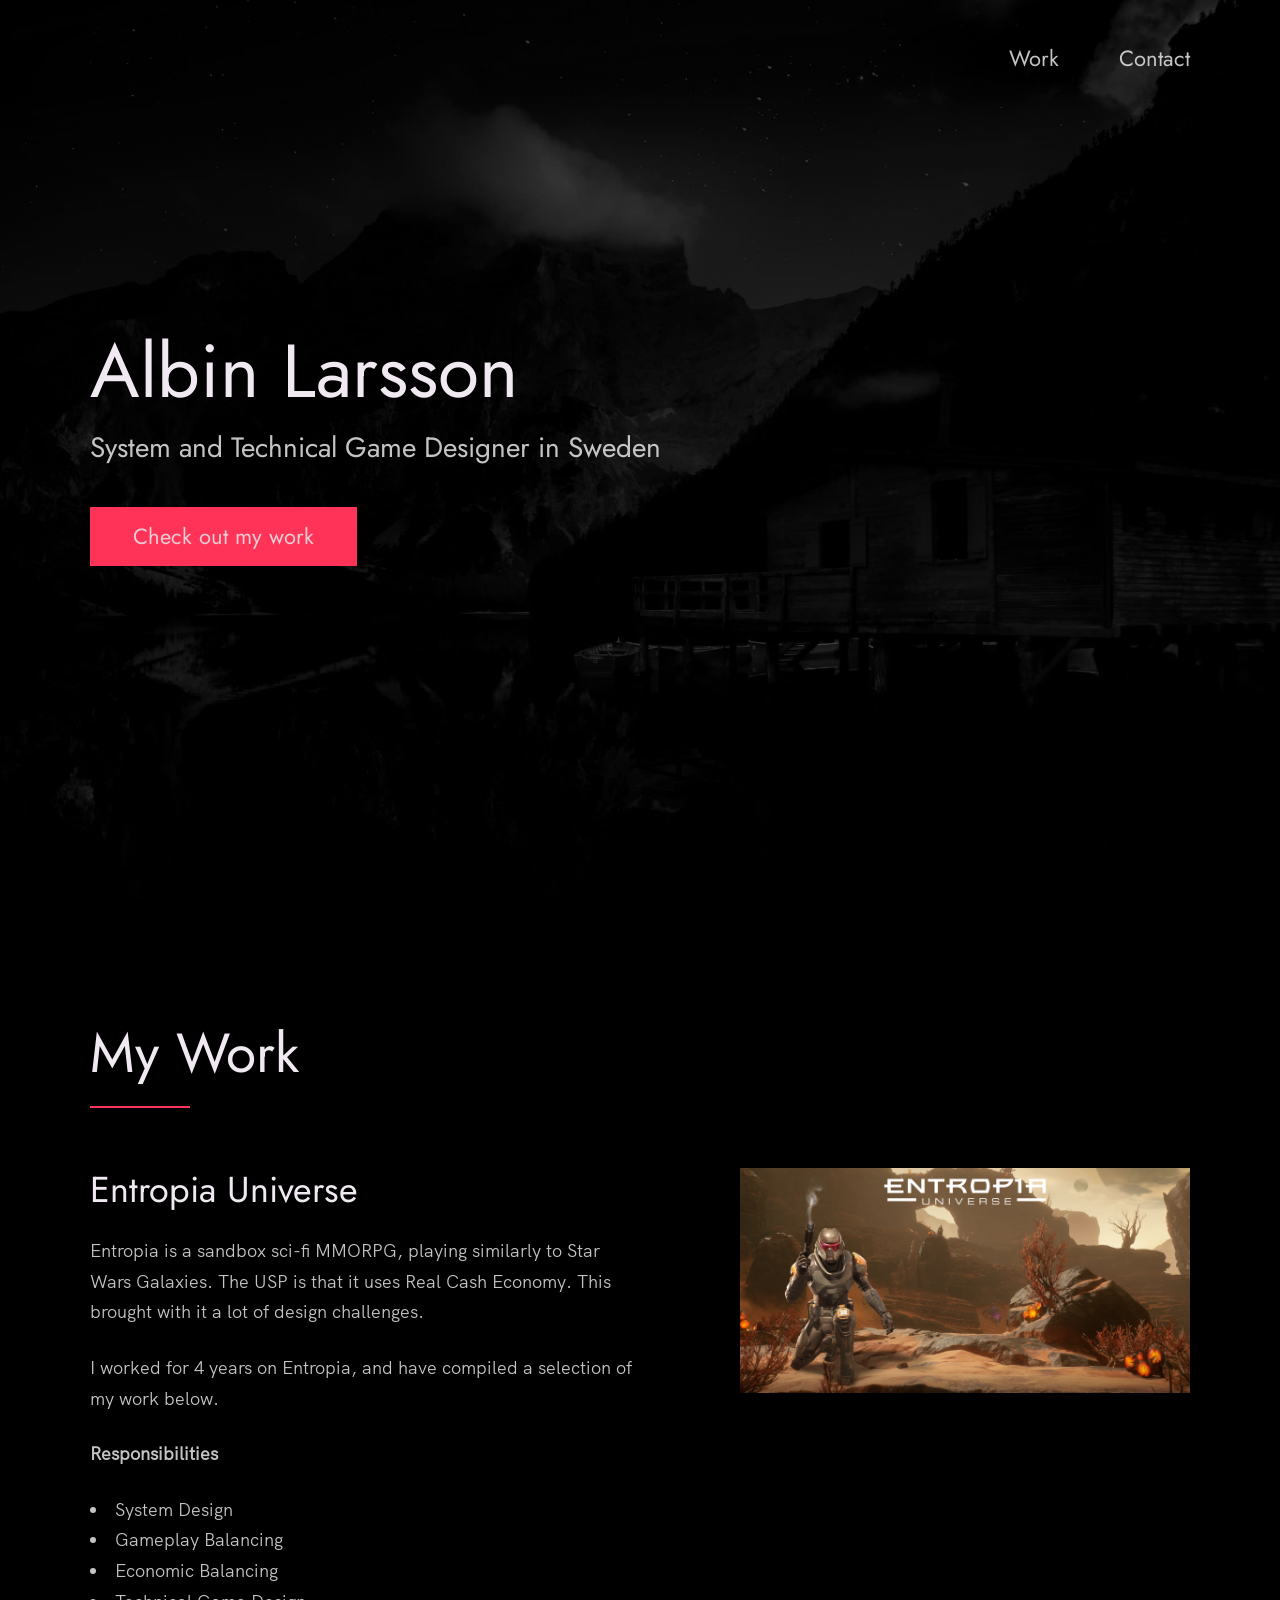
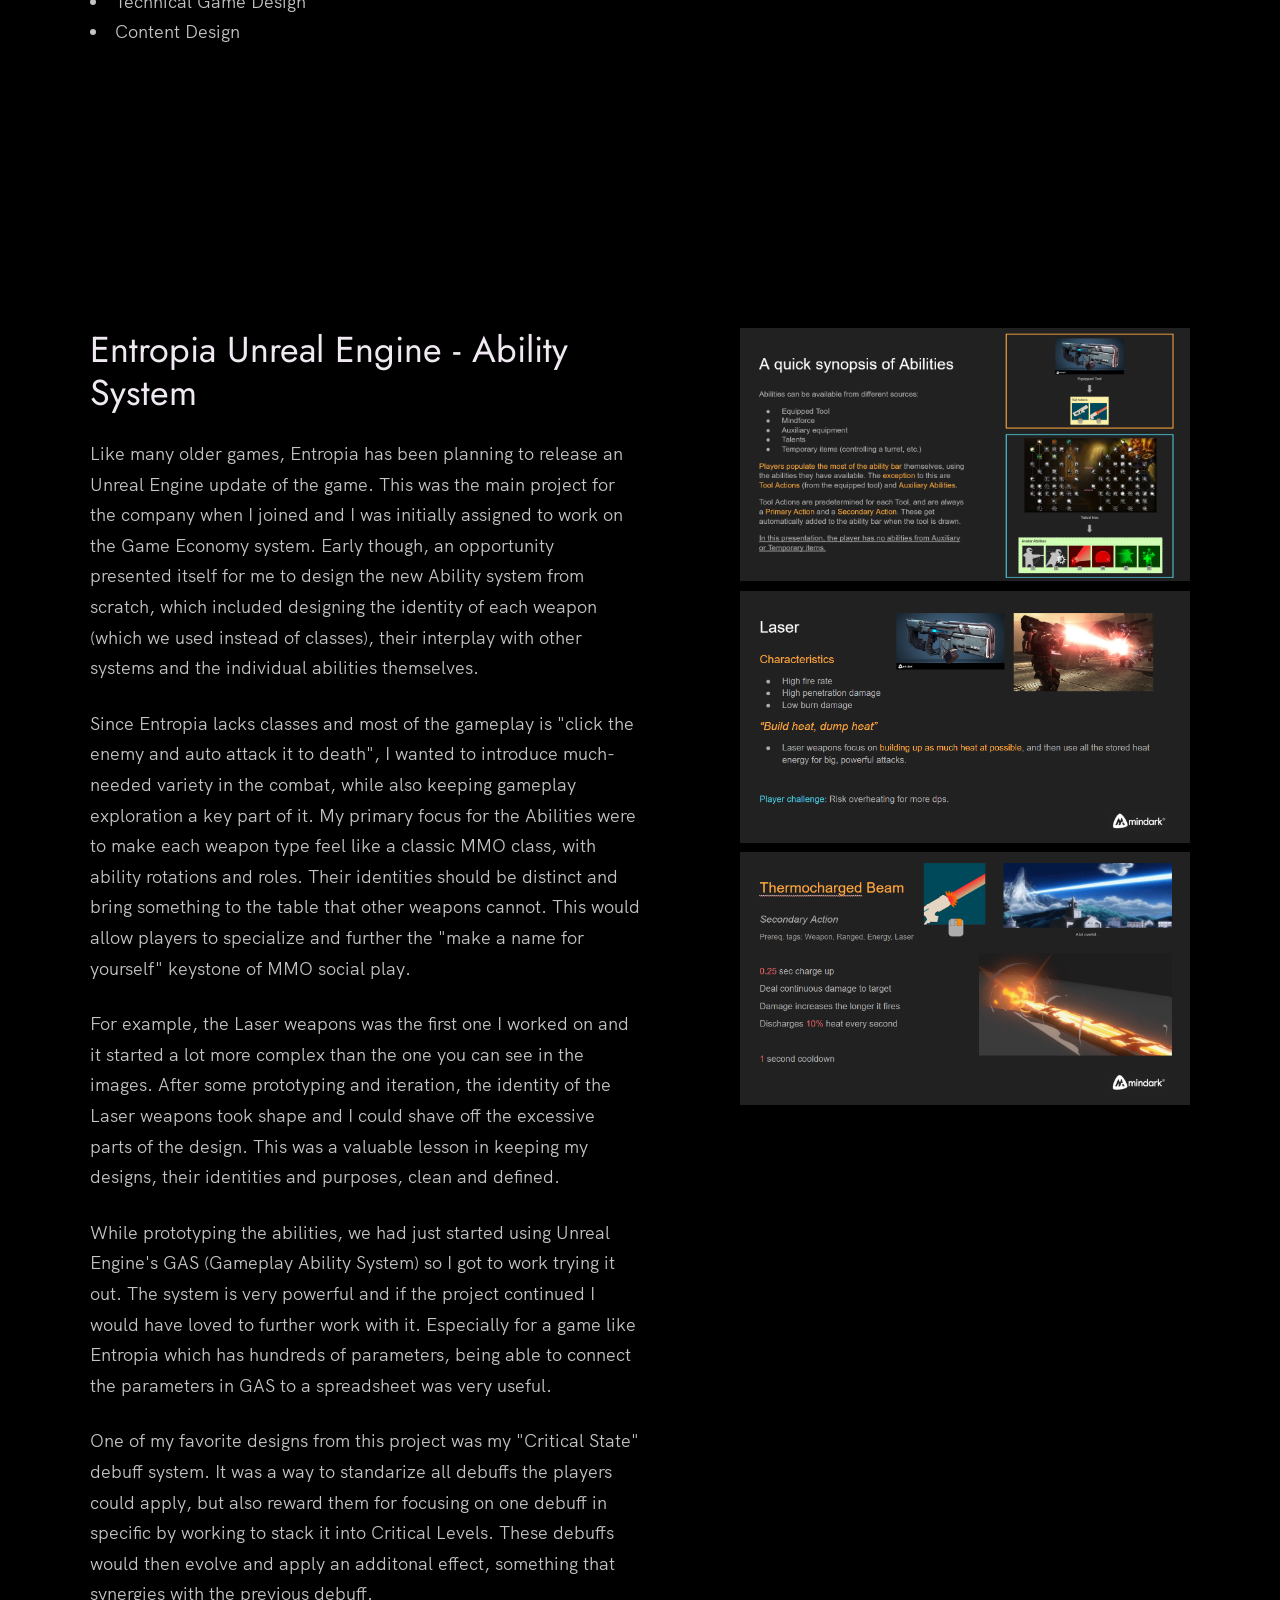
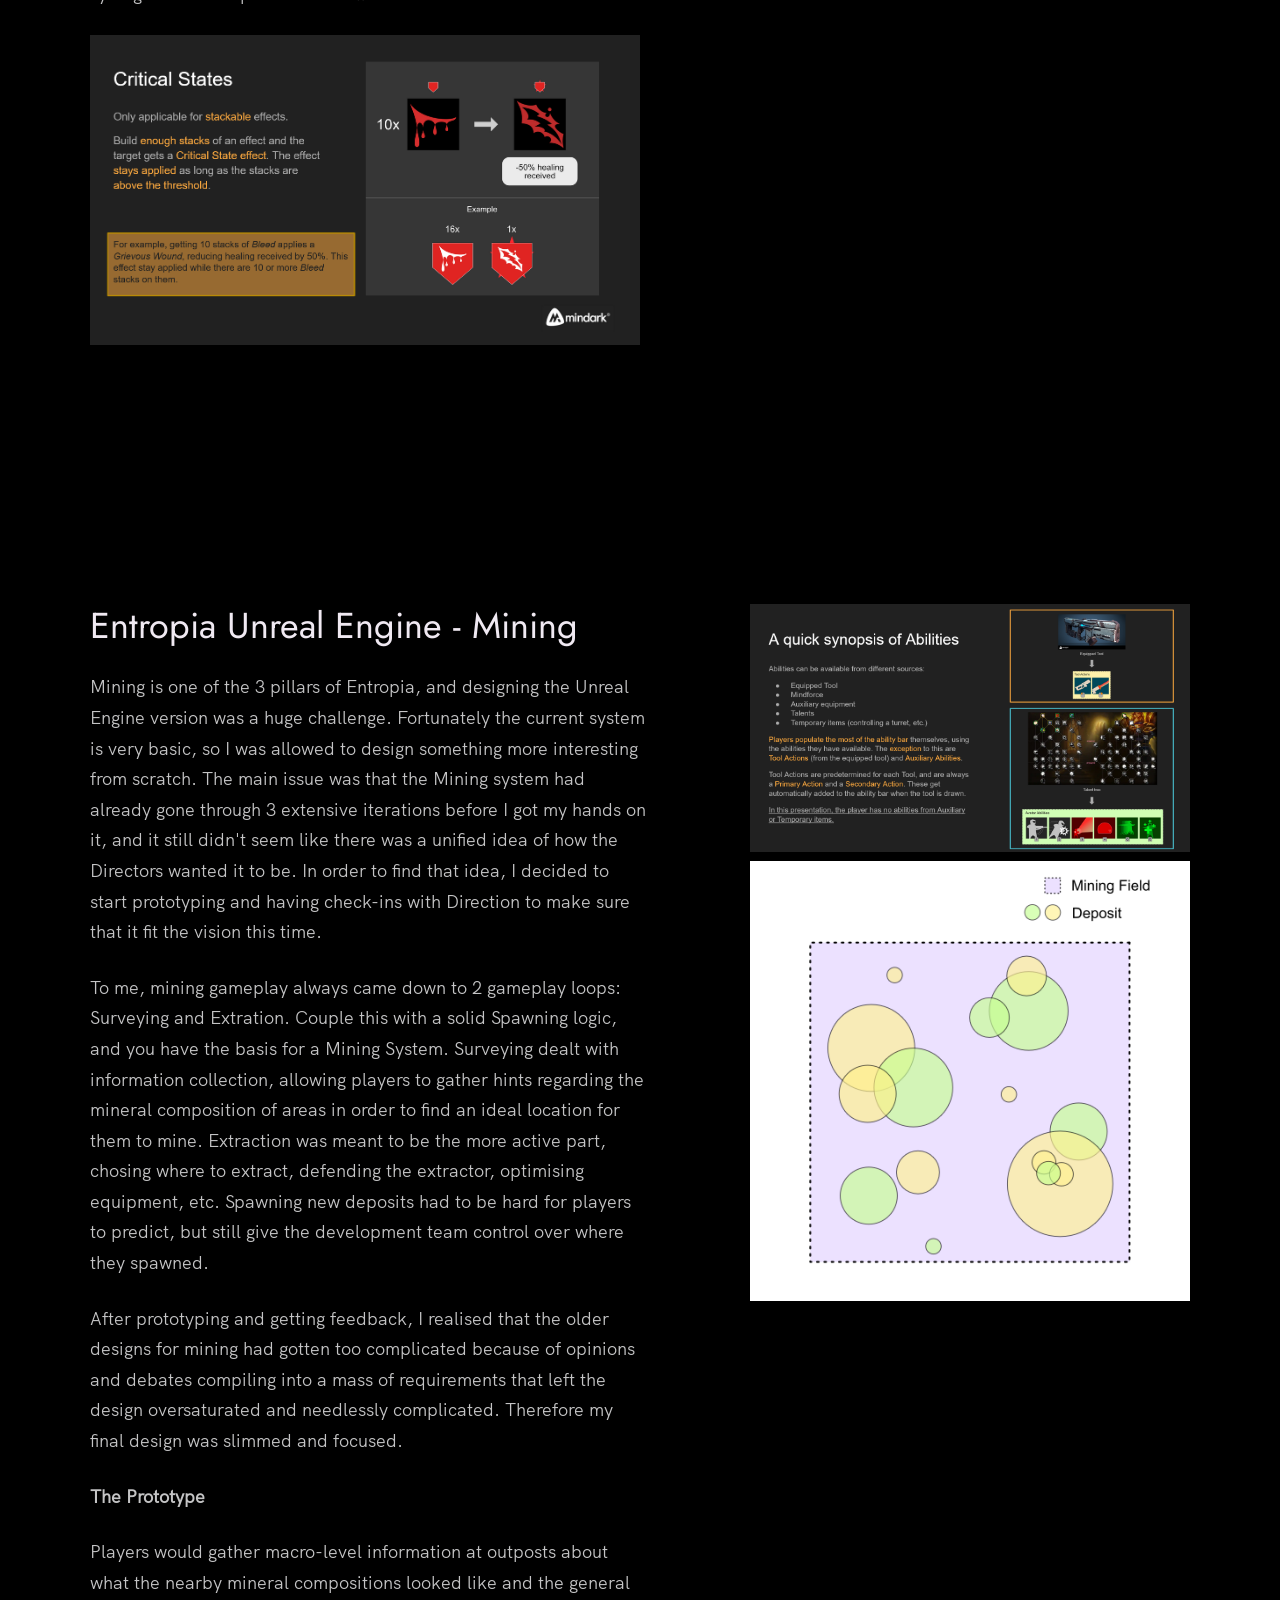
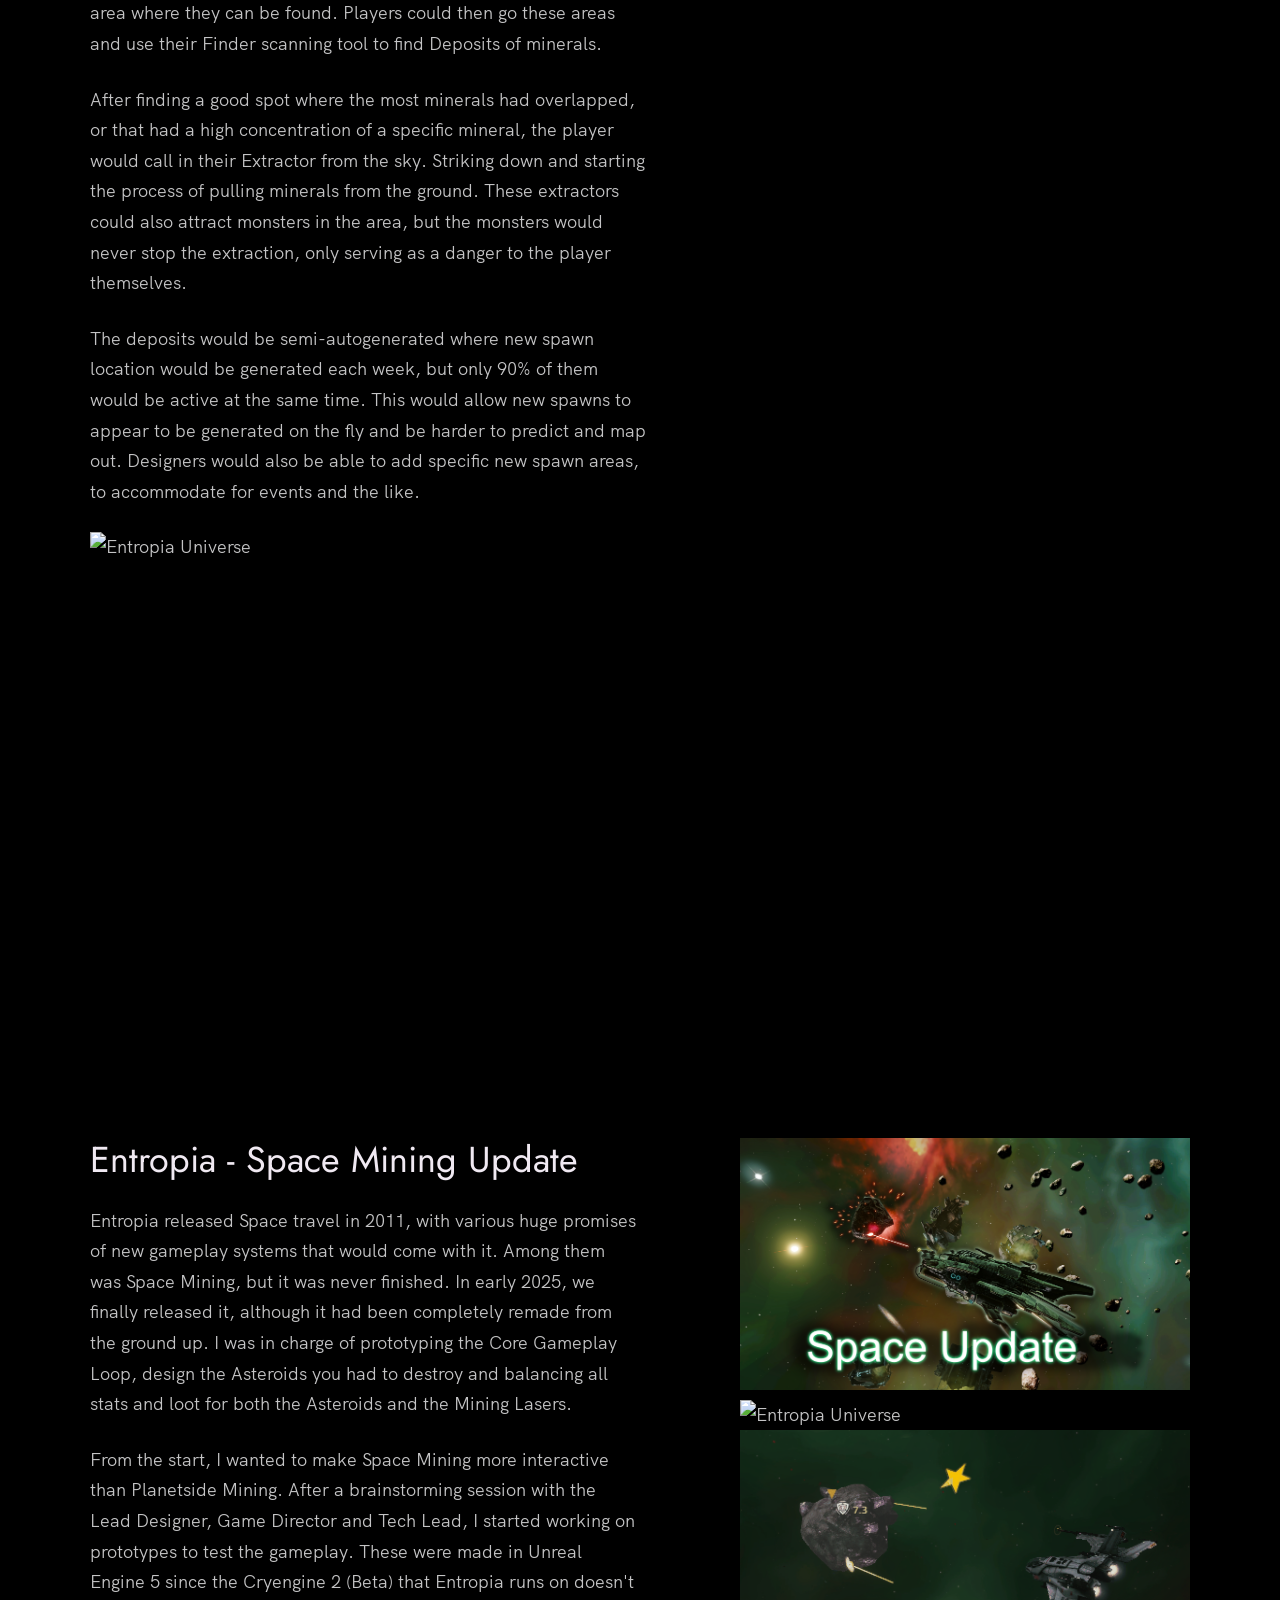
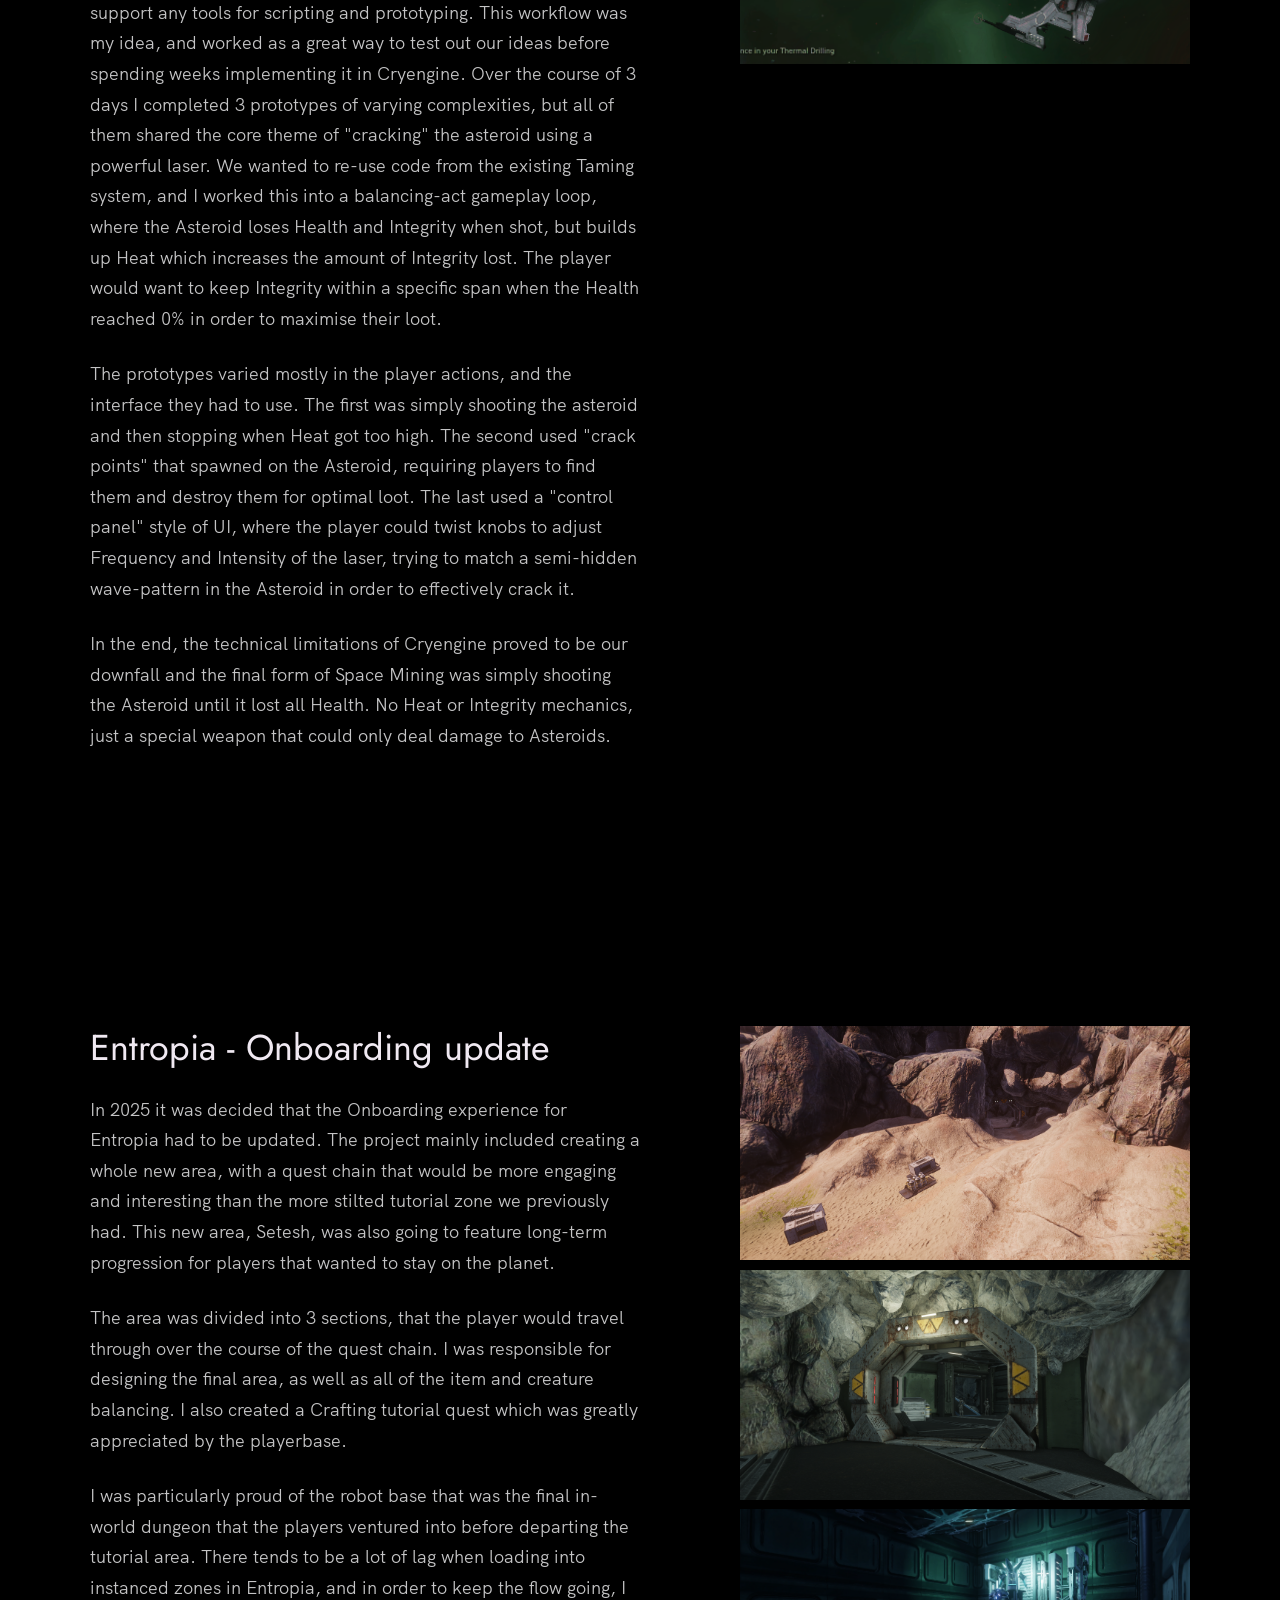
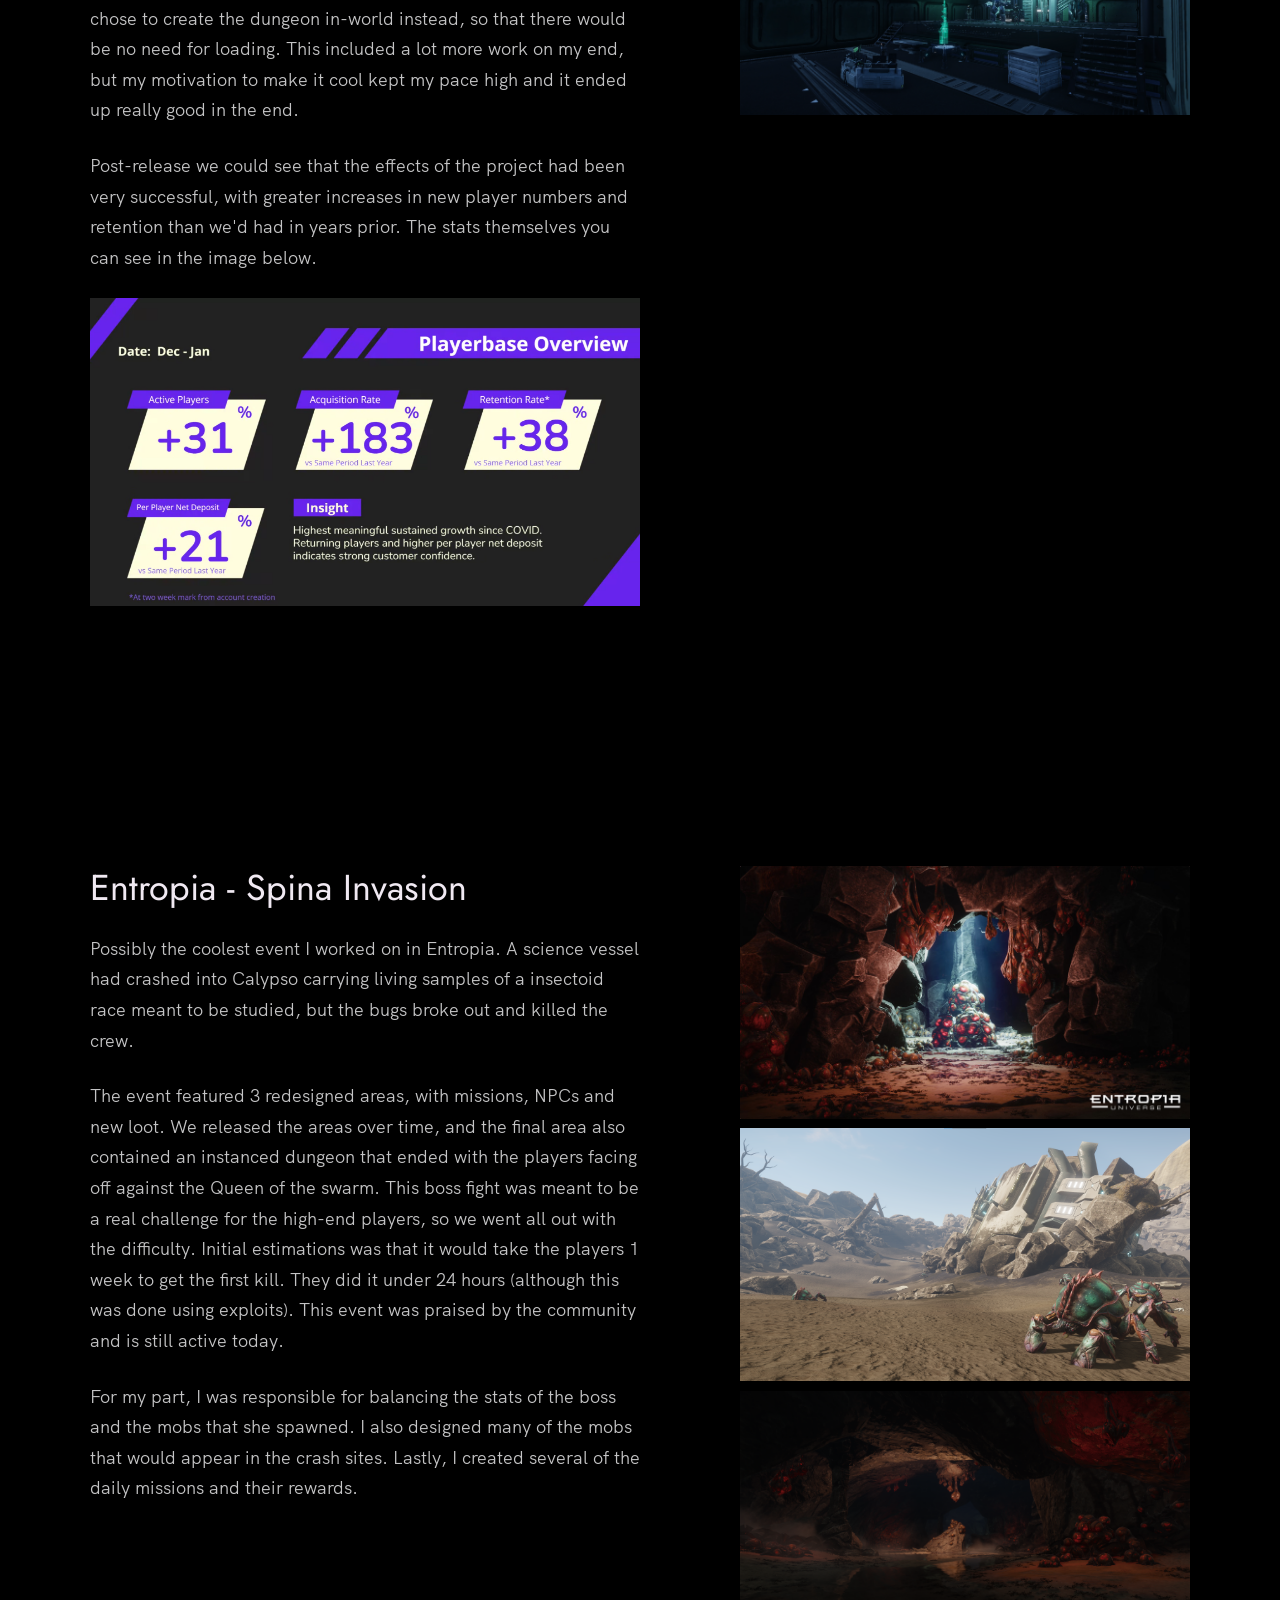
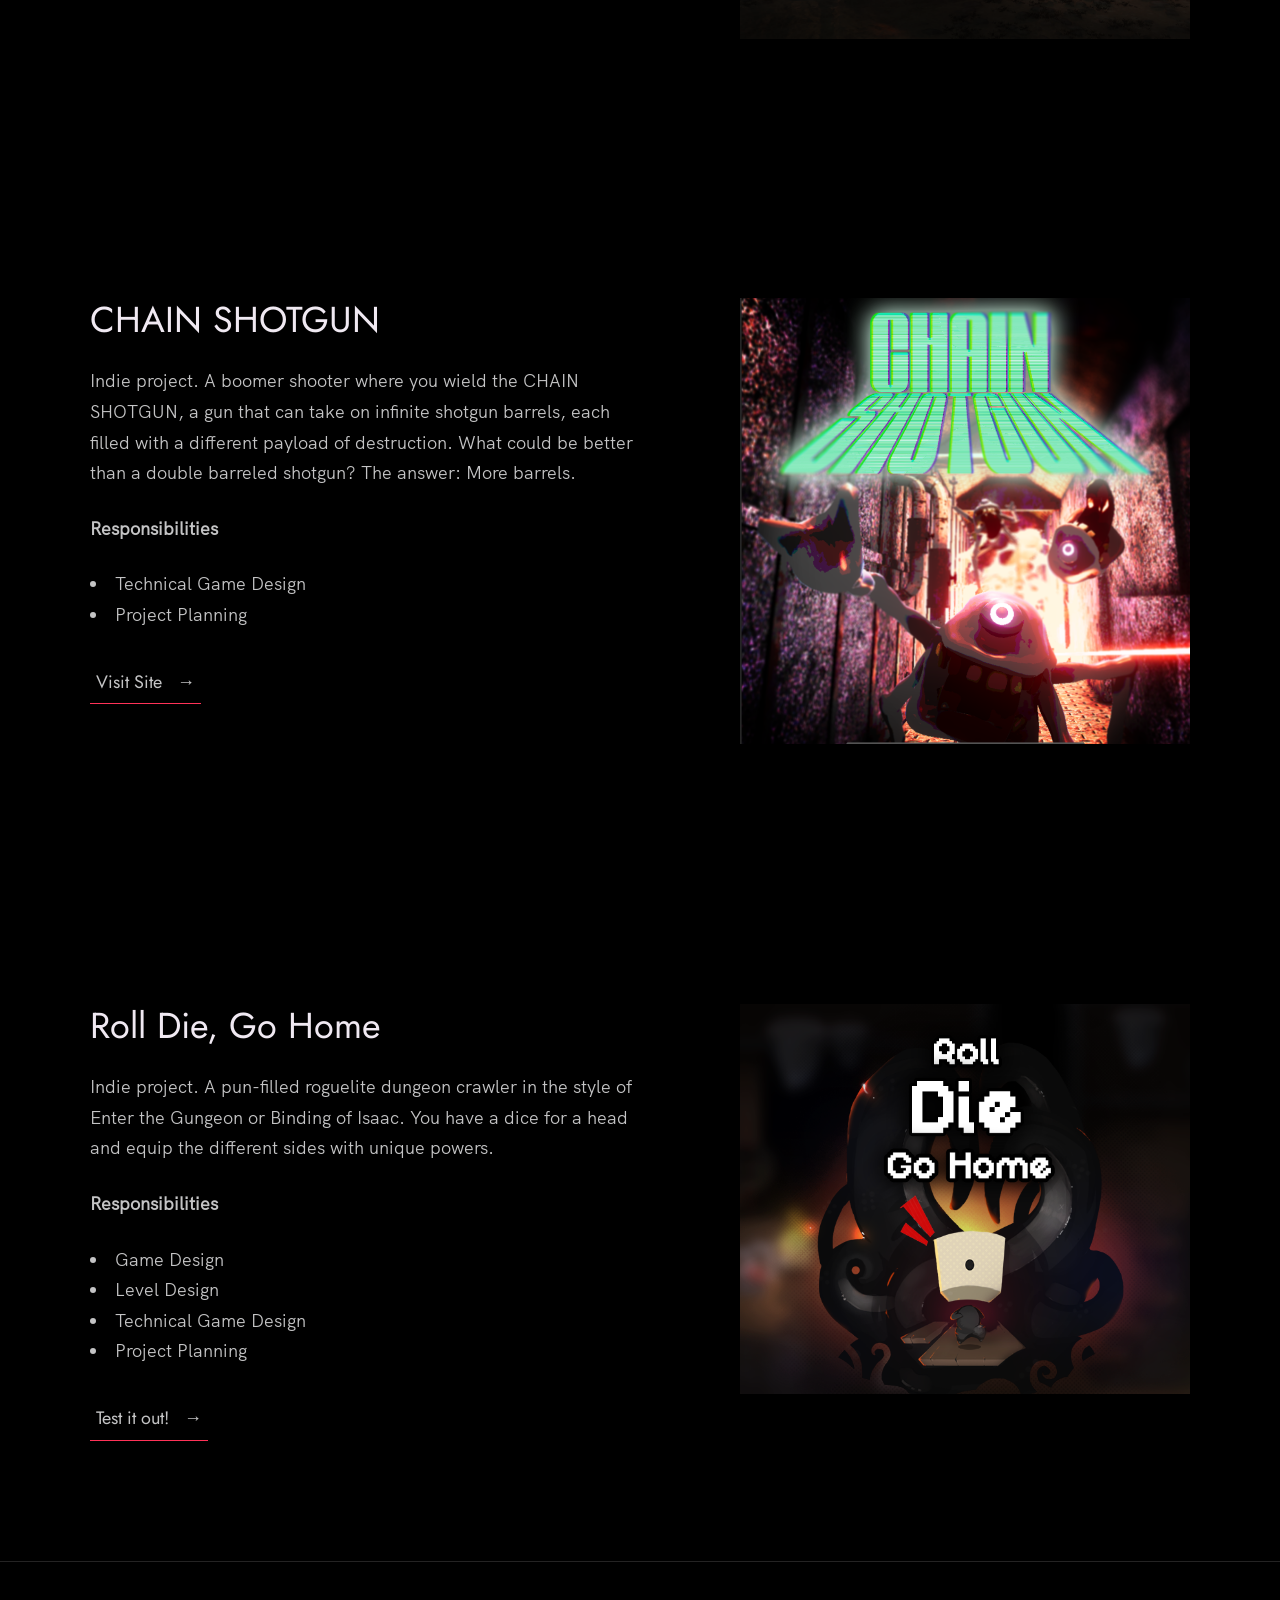
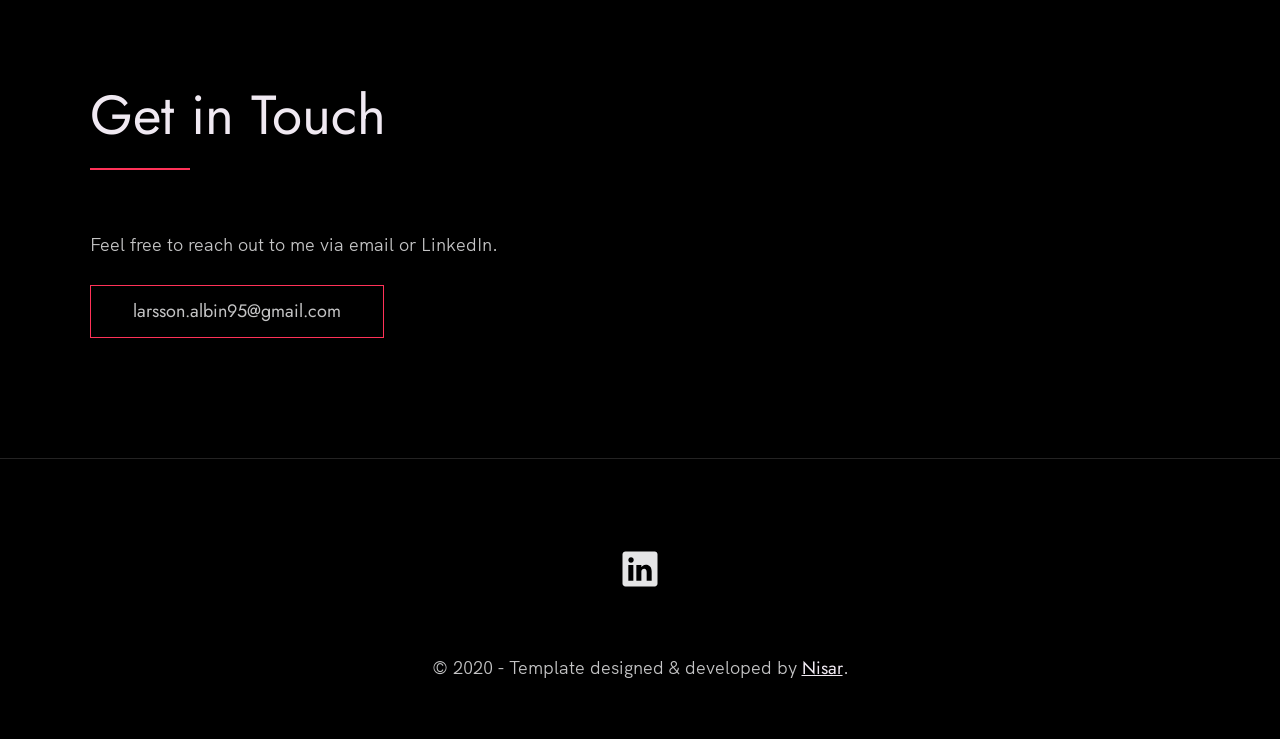
==== showcase.html @ 6b2d3ec1 "Added showcase page" ====
<!DOCTYPE html>
<html lang="en">

<head>
  <meta charset="UTF-8" />
  <meta name="viewport" content="width=device-width, initial-scale=1.0" />
  <link rel="shortcut icon" type="image/png" href="./images/favicon_AL_512.png" />

  <title>
    Albin Larsson | Portfolio
  </title>

  <meta name="description" content="System & Technical Game Designer">
  <meta name="keywords" content="Albin Larsson, System Design, Techincal Game Design, Game Design, Game Development, Prototyping, Scripting, Unity, Unreal Engine, C#, C++" />
  <link rel="stylesheet" href="index.css" />
</head>

<body>

  <!-- ***** Header ***** -->

  <header class="header" role="banner" id="top">
    <div class="row">
      <nav class="nav" role="navigation">
        <ul class="nav__items">
          <li class="nav__item"><a href="#work" class="nav__link">Work</a></li>
          <li class="nav__item">
            <a href="#contact" class="nav__link">Contact</a>
          </li>
        </ul>
      </nav>
    </div>
    <div class="header__text-box row">
      <div class="header__text">
        <h1 class="heading-primary">
          <span>Albin Larsson</span>
        </h1>
        <p>System and Technical Game Designer in Sweden</p>
        <a href="#work" class="btn btn--pink">Check out my work</a>
      </div>
    </div>
  </header>

  <main role="main">

    <!-- ***** Work ***** -->

    <section class="work" id="work">
      <div class="row">
        <h2>My Work</h2>
        <div class="work__boxes">

            <!-- Entropia Start -->

            <div class="work__box">
                <div class="work__text">
                    <h3>Entropia Universe</h3>
                    <p>
                        Entropia is a sandbox sci-fi MMORPG, playing similarly to Star Wars Galaxies. The USP is that it uses Real Cash Economy. This brought with it a lot of design challenges.
                    </p>
                    <p>
                        I worked for 4 years on Entropia, and have compiled a selection of my work below.
                    </p>
                    <p>
                        <b>Responsibilities</b>
                    </p>
                    <ul class="work__list">
                        <li>System Design</li>
                        <li>Gameplay Balancing</li>
                        <li>Economic Balancing</li>
                        <li>Technical Game Design</li>
                        <li>Content Design</li>
                    </ul>
                </div>
                <div class="work__image-box">
                    <img src="./images/Entropia_UE_logo.png" class="work__image" alt="Entropia Universe" />
                </div>
            </div>

            <!-- Unreal - Abilities -->

            <div class="work__box">

                <div class="work__text">
                    <h3>Entropia Unreal Engine - Ability System</h3>
                    <p>
                        Like many older games, Entropia has been planning to release an Unreal Engine update of the game. This was the main project for the company when I joined and I was initially assigned to work on the Game Economy system.
                        Early though, an opportunity presented itself for me to design the new Ability system from scratch, which included designing the identity of each weapon (which we used instead of classes), their interplay with other systems and the individual abilities themselves.
                    </p>
                    <p>
                        Since Entropia lacks classes and most of the gameplay is "click the enemy and auto attack it to death", I wanted to introduce much-needed variety in the combat, while also keeping gameplay exploration a key part of it.
                        My primary focus for the Abilities were to make each weapon type feel like a classic MMO class, with ability rotations and roles. Their identities should be distinct and bring something to the table that other weapons cannot.
                        This would allow players to specialize and further the "make a name for yourself" keystone of MMO social play.
                    </p>
                    <p>
                        For example, the Laser weapons was the first one I worked on and it started a lot more complex than the one you can see in the images. After some prototyping and iteration, the identity of the Laser weapons took shape and I could shave off the excessive parts of
                        the design. This was a valuable lesson in keeping my designs, their identities and purposes, clean and defined.
                    </p>
                    <p>
                        While prototyping the abilities, we had just started using Unreal Engine's GAS (Gameplay Ability System) so I got to work trying it out. The system is very powerful and if the project continued I would have loved to further work with it. Especially for a game
                        like Entropia which has hundreds of parameters, being able to connect the parameters in GAS to a spreadsheet was very useful.
                    </p>
                    <p>
                        One of my favorite designs from this project was my "Critical State" debuff system. It was a way to standarize all debuffs the players could apply, but also reward them for focusing on one debuff in specific by working to stack it into Critical Levels.
                        These debuffs would then evolve and apply an additonal effect, something that synergies with the previous debuff.
                    </p>
                    <img src="./images/Odyssey statuses 2.png" class="work__image" alt="Entropia Universe" />
                </div>
                <div class="work__image-box">
                    <img src="./images/Odyssey abilities.png" class="work__image" alt="Entropia Universe" />
                    <img src="./images/Laser identity.png" class="work__image" alt="Entropia Universe" />
                    <img src="./images/Laser Carbine ability example.png" class="work__image" alt="Entropia Universe" />
                </div>
            </div>


            <!-- Unreal - Mining -->

            <div class="work__box">

                <div class="work__text">
                    <h3>Entropia Unreal Engine - Mining</h3>
                    <p>
                        Mining is one of the 3 pillars of Entropia, and designing the Unreal Engine version was a huge challenge. Fortunately the current system is very basic, so I was allowed to design something more interesting from scratch.
                        The main issue was that the Mining system had already gone through 3 extensive iterations before I got my hands on it, and it still didn't seem like there was a unified idea of how the Directors wanted it to be. In order to find that idea, I decided to start
                        prototyping and having check-ins with Direction to make sure that it fit the vision this time.
                    </p>
                    <p>
                        To me, mining gameplay always came down to 2 gameplay loops: Surveying and Extration. Couple this with a solid Spawning logic, and you have the basis for a Mining System.
                        Surveying dealt with information collection, allowing players to gather hints regarding the mineral composition of areas in order to find an ideal location for them to mine.
                        Extraction was meant to be the more active part, chosing where to extract, defending the extractor, optimising equipment, etc.
                        Spawning new deposits had to be hard for players to predict, but still give the development team control over where they spawned.
                    </p>
                    <p>
                        After prototyping and getting feedback, I realised that the older designs for mining had gotten too complicated because of opinions and debates compiling into a mass of requirements that left the design oversaturated and needlessly complicated.
                        Therefore my final design was slimmed and focused.
                    </p>
                    <h4>The Prototype</h4>
                    <p>
                        Players would gather macro-level information at outposts about what the nearby mineral compositions looked like and the general area where they can be found. Players could then go these areas
                        and use their Finder scanning tool to find Deposits of minerals.
                    </p>
                    <p>
                        After finding a good spot where the most minerals had overlapped, or that had a high concentration of a specific mineral, the player would call in their Extractor from the sky. Striking down and starting the process of pulling minerals from the ground.
                        These extractors could also attract monsters in the area, but the monsters would never stop the extraction, only serving as a danger to the player themselves.
                    </p>
                    <p>
                        The deposits would be semi-autogenerated where new spawn location would be generated each week, but only 90% of them would be active at the same time. This would allow new spawns to appear to be generated on the fly and be harder
                        to predict and map out. Designers would also be able to add specific new spawn areas, to accommodate for events and the like.
                    </p>
                    <img src="./images/MiningOrbitalDrop.gif" class="work__image" alt="Entropia Universe" />
                    <iframe width="560" height="315" src="https://www.youtube.com/embed/axRE4qEacOo?si=TWbwTYa400z3Lvev" title="YouTube video player" frameborder="0" allow="accelerometer; autoplay; clipboard-write; encrypted-media; gyroscope; picture-in-picture; web-share" referrerpolicy="origin" allowfullscreen></iframe>
                </div>
                <div class="work__image-box">
                    <img src="./images/Odyssey abilities.png" class="work__image" alt="Entropia Universe" />
                    <img src="./images/Mining Field.png" class="work__image" alt="Entropia Universe" />
                </div>
            </div>


            <!-- Space Mining -->

            <div class="work__box">

                <div class="work__text">
                    <h3>Entropia - Space Mining Update</h3>
                    <p>
                        Entropia released Space travel in 2011, with various huge promises of new gameplay systems that would come with it. Among them was Space Mining, but it was never finished. In early 2025, we finally released it, although it had been completely remade from the ground up.
                        I was in charge of prototyping the Core Gameplay Loop, design the Asteroids you had to destroy and balancing all stats and loot for both the Asteroids and the Mining Lasers.
                    </p>
                    <p>
                        From the start, I wanted to make Space Mining more interactive than Planetside Mining. After a brainstorming session with the Lead Designer, Game Director and Tech Lead, I started working on prototypes to test the gameplay. These were made in Unreal Engine 5
                        since the Cryengine 2 (Beta) that Entropia runs on doesn't support any tools for scripting and prototyping. This workflow was my idea, and worked as a great way to test out our ideas before spending weeks implementing it in Cryengine. Over the course of 3 days
                        I completed 3 prototypes of varying complexities, but all of them shared the core theme of "cracking" the asteroid using a powerful laser. We wanted to re-use code from the existing Taming system, and I worked this into a balancing-act gameplay loop, where the
                        Asteroid loses Health and Integrity when shot, but builds up Heat which increases the amount of Integrity lost. The player would want to keep Integrity within a specific span when the Health reached 0% in order to maximise their loot.
                    </p>
                    <p>
                        The prototypes varied mostly in the player actions, and the interface they had to use. The first was simply shooting the asteroid and then stopping when Heat got too high. The second used "crack points" that spawned on the Asteroid, requiring players to find them and
                        destroy them for optimal loot. The last used a "control panel" style of UI, where the player could twist knobs to adjust Frequency and Intensity of the laser, trying to match a semi-hidden wave-pattern in the Asteroid in order to effectively crack it.
                    </p>
                    <p>
                        In the end, the technical limitations of Cryengine proved to be our downfall and the final form of Space Mining was simply shooting the Asteroid until it lost all Health. No Heat or Integrity mechanics, just a special weapon that could only deal damage to Asteroids.
                    </p>
                </div>
                <div class="work__image-box">
                    <img src="./images/Entropia_Cry_SpaceMining.png" class="work__image" alt="Entropia Universe" />
                    <img src="./images/SpaceMiningFracture.gif" class="work__image" alt="Entropia Universe" />
                    <img src="./images/MiningLaser.gif" class="work__image" alt="Entropia Universe" />
                </div>
            </div>

            <!-- Onboarding -->

            <div class="work__box">

                <div class="work__text">
                    <h3>Entropia - Onboarding update</h3>
                    <p>
                        In 2025 it was decided that the Onboarding experience for Entropia had to be updated. The project mainly included creating a whole new area, with a quest chain that would be more engaging and interesting than the more stilted tutorial zone we previously had.
                        This new area, Setesh, was also going to feature long-term progression for players that wanted to stay on the planet.
                    </p>
                    <p>
                        The area was divided into 3 sections, that the player would travel through over the course of the quest chain. I was responsible for designing the final area, as well as all of the item and creature balancing.  I also created a Crafting tutorial quest which was greatly
                        appreciated by the playerbase.
                    </p>
                    <p>
                        I was particularly proud of the robot base that was the final in-world dungeon that the players ventured into before departing the tutorial area. There tends to be a lot of lag when loading into instanced zones in Entropia, and in order to keep the flow going, I chose to
                        create the dungeon in-world instead, so that there would be no need for loading. This included a lot more work on my end, but my motivation to make it cool kept my pace high and it ended up really good in the end.
                    </p>
                    <p>
                        Post-release we could see that the effects of the project had been very successful, with greater increases in new player numbers and retention than we'd had in years prior. The stats themselves you can see in the image below.
                    </p>
                    <img src="./images/Mindark new player stats.png" class="work__image" alt="Entropia Universe" />
                </div>
                <div class="work__image-box">
                    <img src="./images/OnboardingCave7.png" class="work__image" alt="Entropia Universe" />
                    <img src="./images/OnboardingCave2.png" class="work__image" alt="Entropia Universe" />
                    <img src="./images/OnboardingCave6.png" class="work__image" alt="Entropia Universe" />
                </div>
            </div>

            <!-- Spina -->

            <div class="work__box">

                <div class="work__text">
                    <h3>Entropia - Spina Invasion</h3>
                    <p>
                        Possibly the coolest event I worked on in Entropia. A science vessel had crashed into Calypso carrying living samples of a insectoid race meant to be studied, but the bugs broke out and killed the crew.
                    </p>
                    <p>
                        The event featured 3 redesigned areas, with missions, NPCs and new loot. We released the areas over time, and the final area also contained an instanced dungeon that ended with the players facing off against the Queen of the swarm. This boss fight was meant to be
                        a real challenge for the high-end players, so we went all out with the difficulty. Initial estimations was that it would take the players 1 week to get the first kill. They did it under 24 hours (although this was done using exploits).
                        This event was praised by the community and is still active today.
                    </p>
                    <p>
                        For my part, I was responsible for balancing the stats of the boss and the mobs that she spawned. I also designed many of the mobs that would appear in the crash sites. Lastly, I created several of the daily missions and their rewards.
                    </p>
                </div>
                <div class="work__image-box">
                    <img src="./images/Entropia_Spina_Cluster.png" class="work__image" alt="Entropia Universe" />
                    <img src="./images/Spina_Scarab1.png" class="work__image" alt="Entropia Universe" />
                    <img src="./images/Spina_Cave.png" class="work__image" alt="Entropia Universe" />
                </div>
            </div>

            <!-- Chain Shotgun -->

            <div class="work__box">
                <div class="work__text">
                    <h3>CHAIN SHOTGUN</h3>
                    <p>
                        Indie project. A boomer shooter where you wield the CHAIN SHOTGUN, a gun that can take on infinite shotgun barrels, each filled with a different payload of destruction. What could be better than a double barreled shotgun? The answer: More barrels.
                    </p>
                    <p>
                        <b>Responsibilities</b>
                    </p>
                    <ul class="work__list">
                        <li>Technical Game Design</li>
                        <li>Project Planning</li>
                    </ul>

                    <div class="work__links">
                        <a href="https://bigcitywizard.itch.io/chain-shotgun?secret=es8DLQmY5lyLRP2nWi94eOYdyKg" target="_blank" class="link__text">
                            Visit Site <span>&rarr;</span>
                        </a>
                    </div>
                </div>
                <div class="work__image-box">
                    <img src="./images/shotgun_game_cover.png" class="work__image" alt="CHAIN SHOTGUN" />
                </div>
            </div>


            <!-- Roll Die, Go Home -->

            <div class="work__box">
                <div class="work__text">
                    <h3>Roll Die, Go Home</h3>
                    <p>
                        Indie project. A pun-filled roguelite dungeon crawler in the style of Enter the Gungeon or Binding of Isaac. You have a dice for a head and equip the different sides with unique powers.
                    </p>
                    <p>
                        <b>Responsibilities</b>
                    </p>
                    <ul class="work__list">
                        <li>Game Design</li>
                        <li>Level Design</li>
                        <li>Technical Game Design</li>
                        <li>Project Planning</li>
                    </ul>

                    <div class="work__links">
                        <a href="https://question-shark-studios.itch.io/rolldiegohome" target="_blank" class="link__text">
                            Test it out! <span>&rarr;</span>
                        </a>
                    </div>
                </div>
                <div class="work__image-box">
                    <img src="./images/RollDieGoHome.png" class="work__image" alt="Roll Die Go Home" />
                </div>
            </div>
        </div>
      </div>
    </section>

  <!-- ***** Contact ***** -->

  <section class="contact" id="contact">
    <div class="row">
      <h2>Get in Touch</h2>
      <div class="contact__info">
          <p>
              Feel free to reach out to me via email or LinkedIn.
          </p>
        <!-- Replace the email with yours -->
        <a href="mailto:larsson.albin95@gmail.com" class="btn">larsson.albin95@gmail.com</a>
      </div>
    </div>
  </section>

  <!-- ***** Footer ***** -->

  <footer role="contentinfo" class="footer">
    <div class="row">
      <ul class="footer__social-links">
        <li class="footer__social-link-item">
          <a href=https://www.linkedin.com/in/albin-larsson-112930135/">
            <img src="./images/linkedin.svg" title="Link to Linkedin Profile" class="footer__social-image" alt="Linkedin">
          </a>
        </li>
      </ul>

      <!-- If you give me some credit by keeping the below paragraph, will be huge for me 😊 Thanks. -->
      <p>
        &copy; 2020 - Template designed & developed by <a href="https://nisar.dev" class="link">Nisar</a>.
      </p>
    </div>
  </footer>

  <a href="#top" class="back-to-top" title="Back to Top">
    <img src="./images/arrow-up.svg" alt="Back to Top" class="back-to-top__image"/>
  </a>
  <script src="./index.js"></script>
</body>

</html>
---- index.css ----
/* --------------------------------------- */
/* ----- Basic Setup ----- */
/* --------------------------------------- */

@font-face {
    font-family: 'Hk Grotesk';
    font-style: normal;
    font-weight: 400;
    src: url('./fonts/HKGrotesk-Regular.woff') format('woff');
}

@font-face {
    font-family: 'Jost';
    font-style: normal;
    font-weight: 400;
    src: url('./fonts/Jost-Regular.ttf') format('woff');
}

* {
    margin: 0;
    padding: 0;
    box-sizing: inherit;
}

:root {
    --font-size-small: 1.8rem;
    --font-size-normal: 2.2rem;
    --font-size-medium: 2.8rem;
    --font-size-medium-1: 3.6rem;
    --font-size-large: 5.5rem;
    --font-size-huge: 7.5rem;
    --font-stack: 'Hk Grotesk', sans-serif;

    --line-height-normal: 1.7;
    --line-height-small: 1.2;

    --black: #000;
    --pink: #ff3258;
    --white: #f0e9f2;
    --white-1: #e5e5e6da;


    --container-max-width: 1700px;
    --container-normal-width: 800px;
    --container-medium-width: 700px; 
    --container-small-width: 500px;

    --gutter-huge: 12rem;
    --gutter-medium: 6rem;
    --gutter-normal: 3rem;
    --gutter-small-1: 2.5rem;
    --gutter-small: 2rem;

    --border-light: 1px solid rgb(36, 35, 35);
}

html {
    font-size: 62.5%; /* (16/10)*100 = 62.5% => 1rem = 10px */
    box-sizing: border-box;
    scroll-behavior: smooth;
}

@media(max-width: 1000px) {
    html {
        font-size: 52%;
    }
}

body {
    font-size: var(--font-size-small);
    font-family: var(--font-stack);
    font-weight: 400;
    color: var(--white-1);
    line-height: var(--line-height-normal);
    background: var(--black);
    overflow-x: hidden;
}

.row {
    max-width: var(--container-max-width);
    margin: 0 auto;
}

@media(max-width: 1340px) {
    .row {
        max-width: 1100px;
    }
}

@media(max-width: 1240px) {
    .row {
        padding: 0 var(--gutter-medium);
    }
}

@media(max-width: 600px) {
    .row {
        padding: 0 var(--gutter-normal);
    }
}

@media(max-width: 600px) {
    .row {
        padding: 0 var(--gutter-small);
    }
}

section {
    padding: var(--gutter-huge) 0;
    border-bottom: var(--border-light);
}

img {
    object-fit: contain;
    max-width: 100%;
}

/* --------------------------------------- */
/* ----- Headlines and Paragraphs ----- */
/* --------------------------------------- */

h1,
h2,
h3 {
    font-family: 'Jost', sans-serif;
    font-weight: 400;
    line-height: var(--line-height-small);
    color: var(--white);
}

.heading-primary {
    line-height: 1;
    font-size: var(--font-size-huge);
    font-weight: 400;
}

@media(max-width: 900px) {
    .heading-primary {
        font-size: 6.5rem;
    }
}

h2 {
    font-size: var(--font-size-large);
    margin-bottom: var(--gutter-medium);
}

h2::after {
    content: '';
    display: block;
    height: 2px;
    width: 10rem;
    background: var(--pink);
    margin: var(--gutter-small) 0;
}

h3 {
    font-size: var(--font-size-medium-1);
    margin-bottom: var(--gutter-small);
}

@media(max-width: 500px) {
    .heading-primary {
        font-size: var(--font-size-large);
    }

    h2 {
        font-size: var(--font-size-medium-1);
    }

    h3 {
        font-size: var(--font-size-medium);
    }
}

p {
    margin: var(--gutter-small-1) 0;
}

@media(max-width: 900px) {
    p { 
        max-width: var(--container-small-width);
    }
}

/* --------------------------------------- */
/* ----- Buttons and Links ----- */
/* --------------------------------------- */

a {
    color: var(--white);
    font-weight: 400;
    font-family: 'Jost', sans-serif;
    transition: all .2s;
    outline: 2px solid transparent;
}

::-moz-focus-inner {
    border: 0;
}

button:focus,
a:focus {
    outline: 2px solid var(--pink);
}

body:not(.user-is-tabbing) button:focus,
body:not(.user-is-tabbing) a:focus {
    outline: none;
}

.link:hover {
    color: var(--pink);
}

.btn {
    position: relative;
    display: inline-block;
    padding: 1rem 4.2rem;
    text-decoration: none;
    color: inherit;
    border: 1px solid  var(--pink);
    font-weight: 400;
}

.btn:focus {
    outline: none;
}

.btn::after {
    content: '';
    display: block;
    position: absolute;
    top: 0;
    left: 0;
    right: 100%;
    background: var(--white);
    height: 100%;
    z-index: -1;
    transition: all 0.2s cubic-bezier(1, 0.68, 0.16, 0.9);
}

.btn:hover::after,
.btn:focus::after {
    right: 0;
    background: var(--pink);
}

.btn--pink {
    background: var(--pink);
    transition: all 0.2s;
}

.btn--pink::after {
    display: none;
}

.btn--pink:hover,
.btn--pink:focus {
    background: transparent;
}

.link__text {
    position: relative;
    display: inline-block;
    padding: .6rem;
    color: inherit;
    text-decoration: none;
    border-bottom: 1px solid var(--pink);
}

.link__text::after {
    content: '';
    display: block;
    position: absolute;
    top: 0;
    left: 0;
    right: 100%;
    background: var(--white);
    height: 100%;
    z-index: -1;
    transition: all 0.2s cubic-bezier(1, 0.68, 0.16, 0.9);
}

.link__text:focus {
    outline: none;
}

.link__text:hover::after,
.link__text:focus:after {
    right: 0;
    background: var(--pink);
}

.link__text span {
    padding-left: 1rem;
    font-family: sans-serif;
}

/* ----- Back to Top ----- */

.back-to-top {
    position: fixed;
    bottom: 4rem;
    right: 4rem;
    display: flex;
    justify-content: center;
    align-items: center;
    height: 5.5rem;
    width: 5.5rem;
    background-color: var(--pink);
    border-radius: 50%;
    z-index: 10;
    visibility: hidden;
    transition: all .4s;
}

.back-to-top__image {
    height: 70%;
}

@media(max-width: 900px) {
    .back-to-top {
        right: 2rem;
    }
}

@media(max-width: 500px) {
    .back-to-top {
        right: 1rem;
    }
}

/* --------------------------------------- */
/* ----- Navigation ----- */
/* --------------------------------------- */

.nav {
    display: flex;
    justify-content: flex-end;
    padding: var(--gutter-normal) 0;
}

.nav__items {
    display: flex;
    list-style: none;
}

.nav__item:not(:last-child) {
    margin-right: var(--gutter-medium);
}

@media(max-width: 500px) {
    .nav {
        justify-content: center;
    }
}

@media(max-width: 400px) {
    .nav__item:not(:last-child) {
        margin-right: var(--gutter-normal);
    }
}

@media(max-width: 300px) {
    .nav {
        font-size: var(--font-size-small);
    }
}

.nav__link {
    position: relative;
    display: inline-block;
    padding: 1rem 0;
    text-decoration: none;
    color: inherit;
    transition: all .2s;
}

.nav__link::after {
    content: '';
    position: absolute;
    bottom: 0;
    left: 0;
    right: 100%;
    display: inline-block;
    height: 1rem;
    background: var(--white);
    transition: all 0.25s cubic-bezier(1, 0.68, 0.16, 0.9);
}

.nav__link:hover {
    color: var(--pink);
}

.nav__link:hover::after {
    right: 0;
    height: 2px;
    background: var(--pink);
}

/* --------------------------------------- */
/* ----- Header ----- */
/* --------------------------------------- */

.header {
    background: linear-gradient(rgba(0,0,0, .1), rgba(0,0,0, .4)), 
        url('./images/header.jpg');
    height: 100vh;
    background-size: cover;
    background-position: center;
    background-attachment: fixed;
    font-size: var(--font-size-normal);
}

.header__text {
    position: absolute;
    top: 50%;
    transform: translateY(-50%);
}

.header__text p {
    margin: 1.5rem 0 3.5rem;
    max-width: var(--container-medium-width);
    font-family: 'Jost', sans-serif;
    font-size: var(--font-size-medium);
}

@media(max-width: 500px) {
    .header {
        text-align: center;
    }

    .header__text p {
        transform: scale(.8);
    }
}

/* --------------------------------------- */
/* ----- Work ----- */
/* --------------------------------------- */

.work__box {
    display: flex;
    align-items: top;
}

@media(max-width: 1200px) {
    .work__box {
        align-items: initial;
        flex-direction: column-reverse;
    }
}

.work__box:not(:last-child) {
    margin-bottom: 25rem;
}

@media(max-width: 500px) {
    .work__box:not(:last-child) {
        margin-bottom: 20rem;
    }
}

.work__links {
    display: flex;
    align-items: center;
}

.work__text {
    flex: 0 0 50%;
}

.work__list {
    /* list-style-type: square; */
    list-style-position: inside;
    margin-bottom: var(--gutter-normal);
}

.work__code {
    display: block;
    height: 3rem;
    margin-left: var(--gutter-normal);
    transition: all .3s;
}

.work__code:hover {
    transform: scale(1.2);
}

.work__image-box {
    margin-bottom: var(--gutter-normal);
}

@media(min-width: 901px) {
    .work__image-box {
        flex: 1;
        margin: 0 0 0 10rem;
    }
}

@media(max-width: 900px) {
    .work__code {
        height: 4rem;
    }
}

/* --------------------------------------- */
/* ----- Clients ----- */
/* --------------------------------------- */

.client__logos {
    display: flex;
    justify-content: space-between;
    filter: invert(100%) grayscale(100%) opacity(.8);
}

.client__logo {
    height: 6.5rem;
    max-width: 18rem;
}

@media(max-width: 1240px) {
    .client__logos {
        overflow-x: scroll;
        padding: var(--gutter-normal);
    }

    .client__logo:not(:last-of-type) {
        margin-right: var(--gutter-medium);
    }
}

/* --------------------------------------- */
/* ----- About ----- */
/* --------------------------------------- */

.about__content {
    display: flex;
    flex-direction: row-reverse;
    align-items: center;
}

@media(max-width: 900px) {
    .about__content {
        flex-direction: column-reverse;
        align-items: initial;
    }
}

.about__photo-container {
    margin-bottom: var(--gutter-normal);
}

@media(min-width: 901px) {
    .about__text {
        flex: 0 0 35%;
    }
    
    .about__photo-container {
        flex: 1;
        margin: 0 var(--gutter-huge) 0 0;
    }
}

/* --------------------------------------- */
/* ----- Contact ----- */
/* --------------------------------------- */

.contact__info {
    max-width: var(--container-medium-width);
}

/* --------------------------------------- */
/* ----- Footer ----- */
/* --------------------------------------- */

.footer {
    text-align: center;
    padding: var(--gutter-medium) 0 var(--gutter-normal);
}

.footer__social-links {
    display: flex;
    justify-content: center;
    padding: var(--gutter-normal) 0;
    list-style: none;
}

.footer__social-link-item:not(:last-of-type) {
    margin-right: var(--gutter-small);
}

.footer__social-image {
    height: 4rem;
}

.footer__github-buttons {
    display: flex;
    justify-content: center;
}

@media(max-width: 500px) {
    .footer {
        padding: var(--gutter-medium) 0;
    } 
}
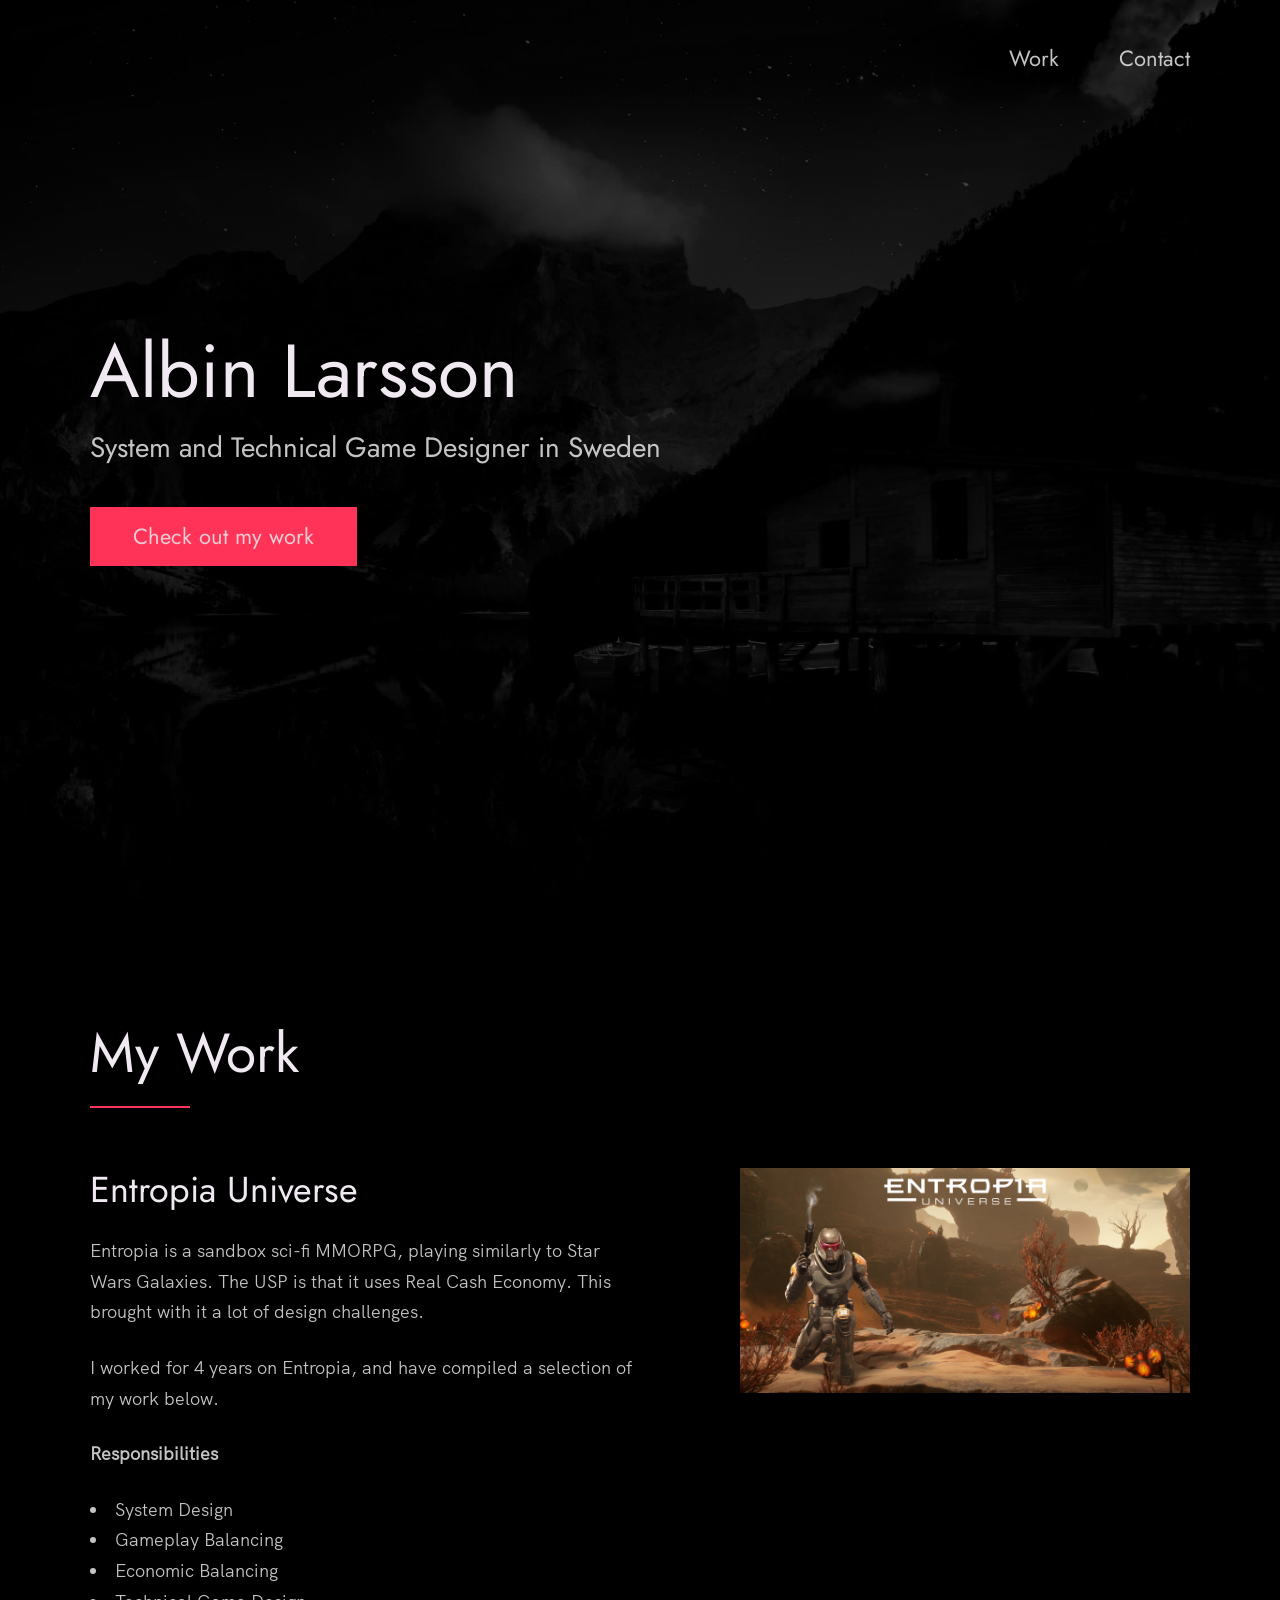
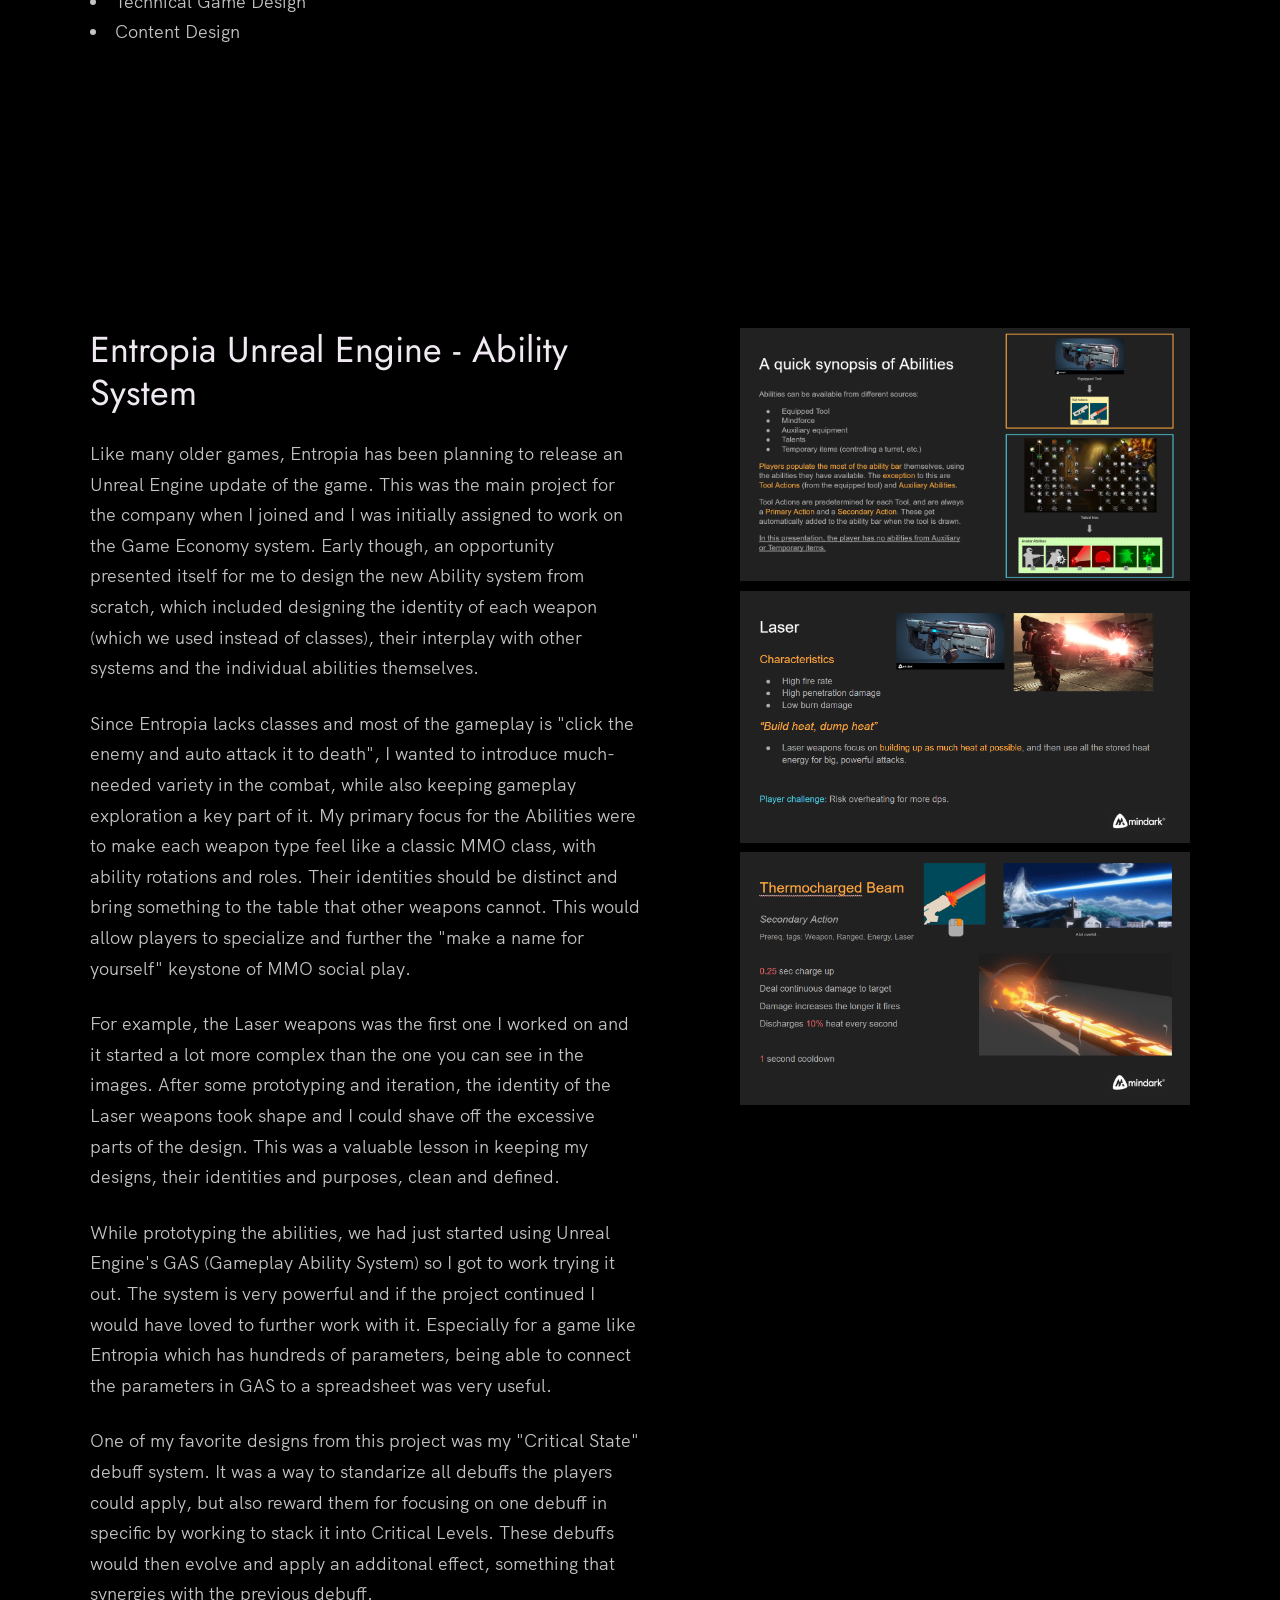
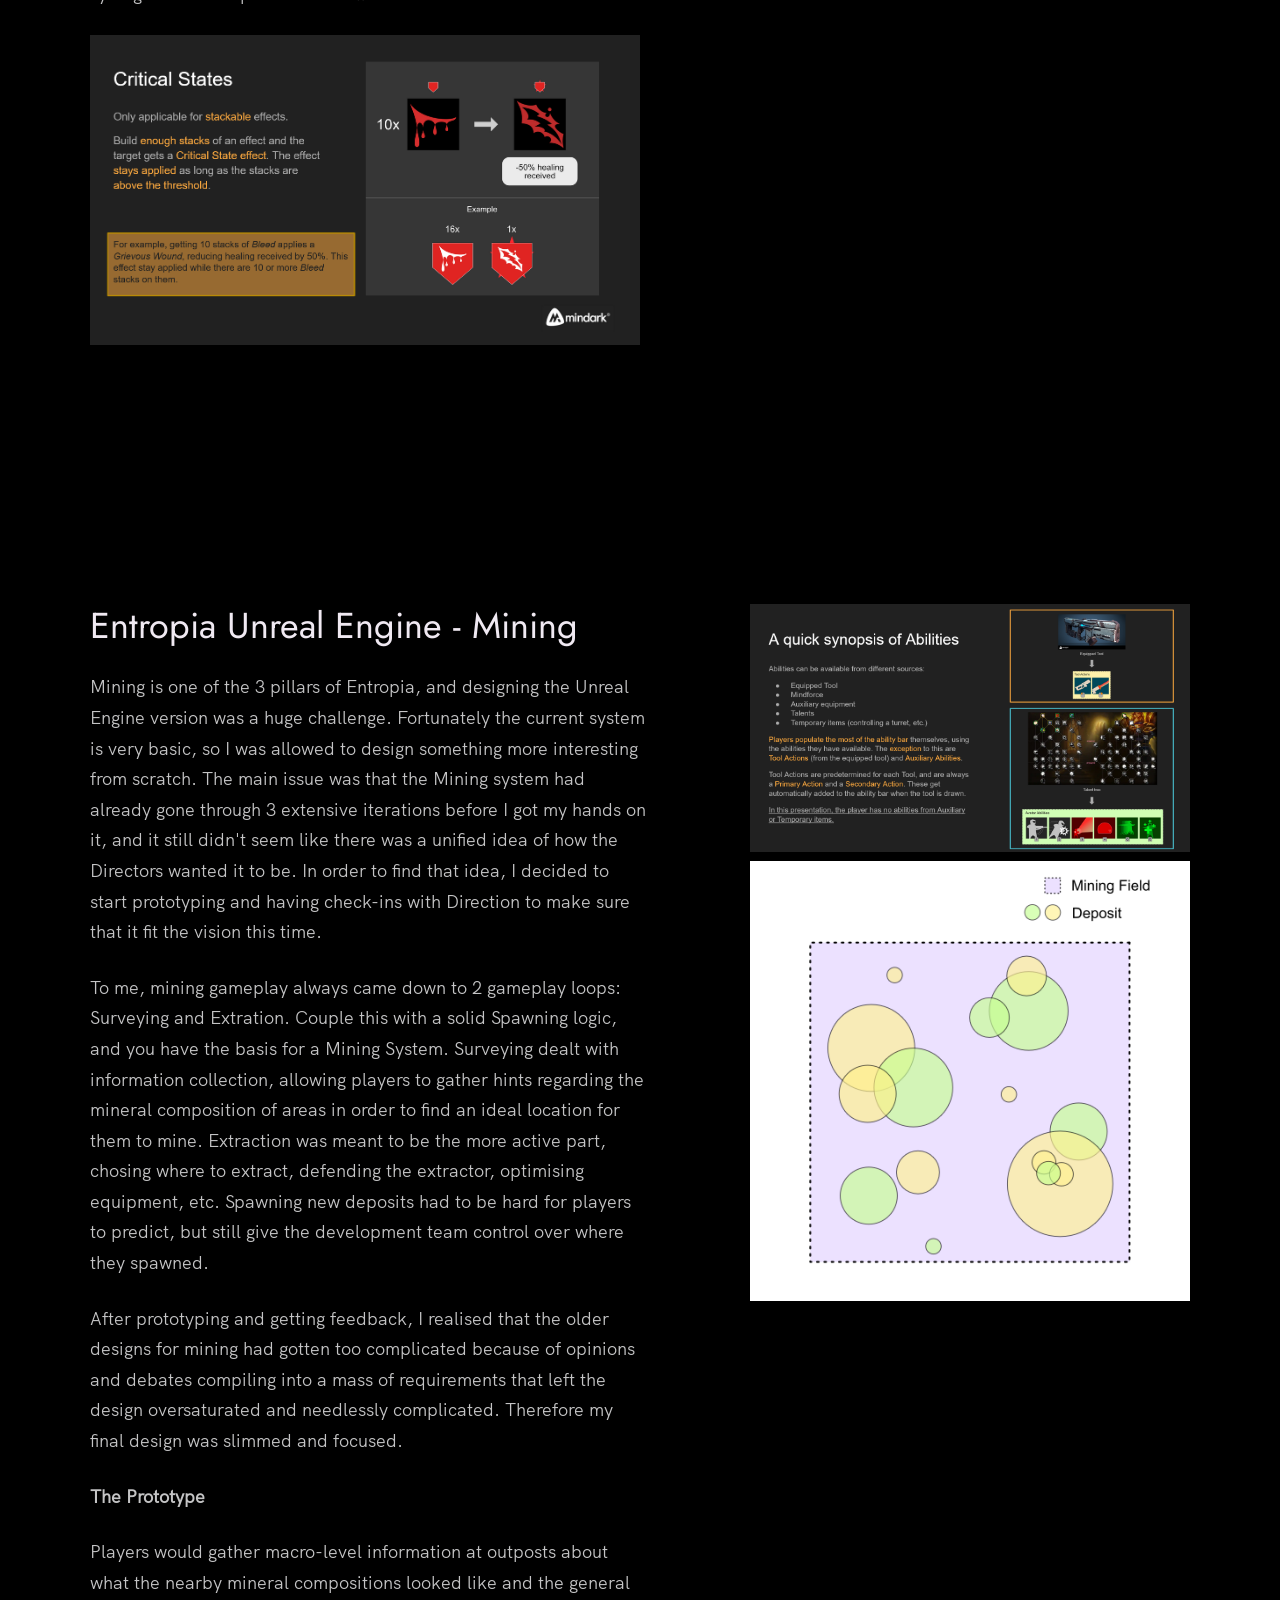
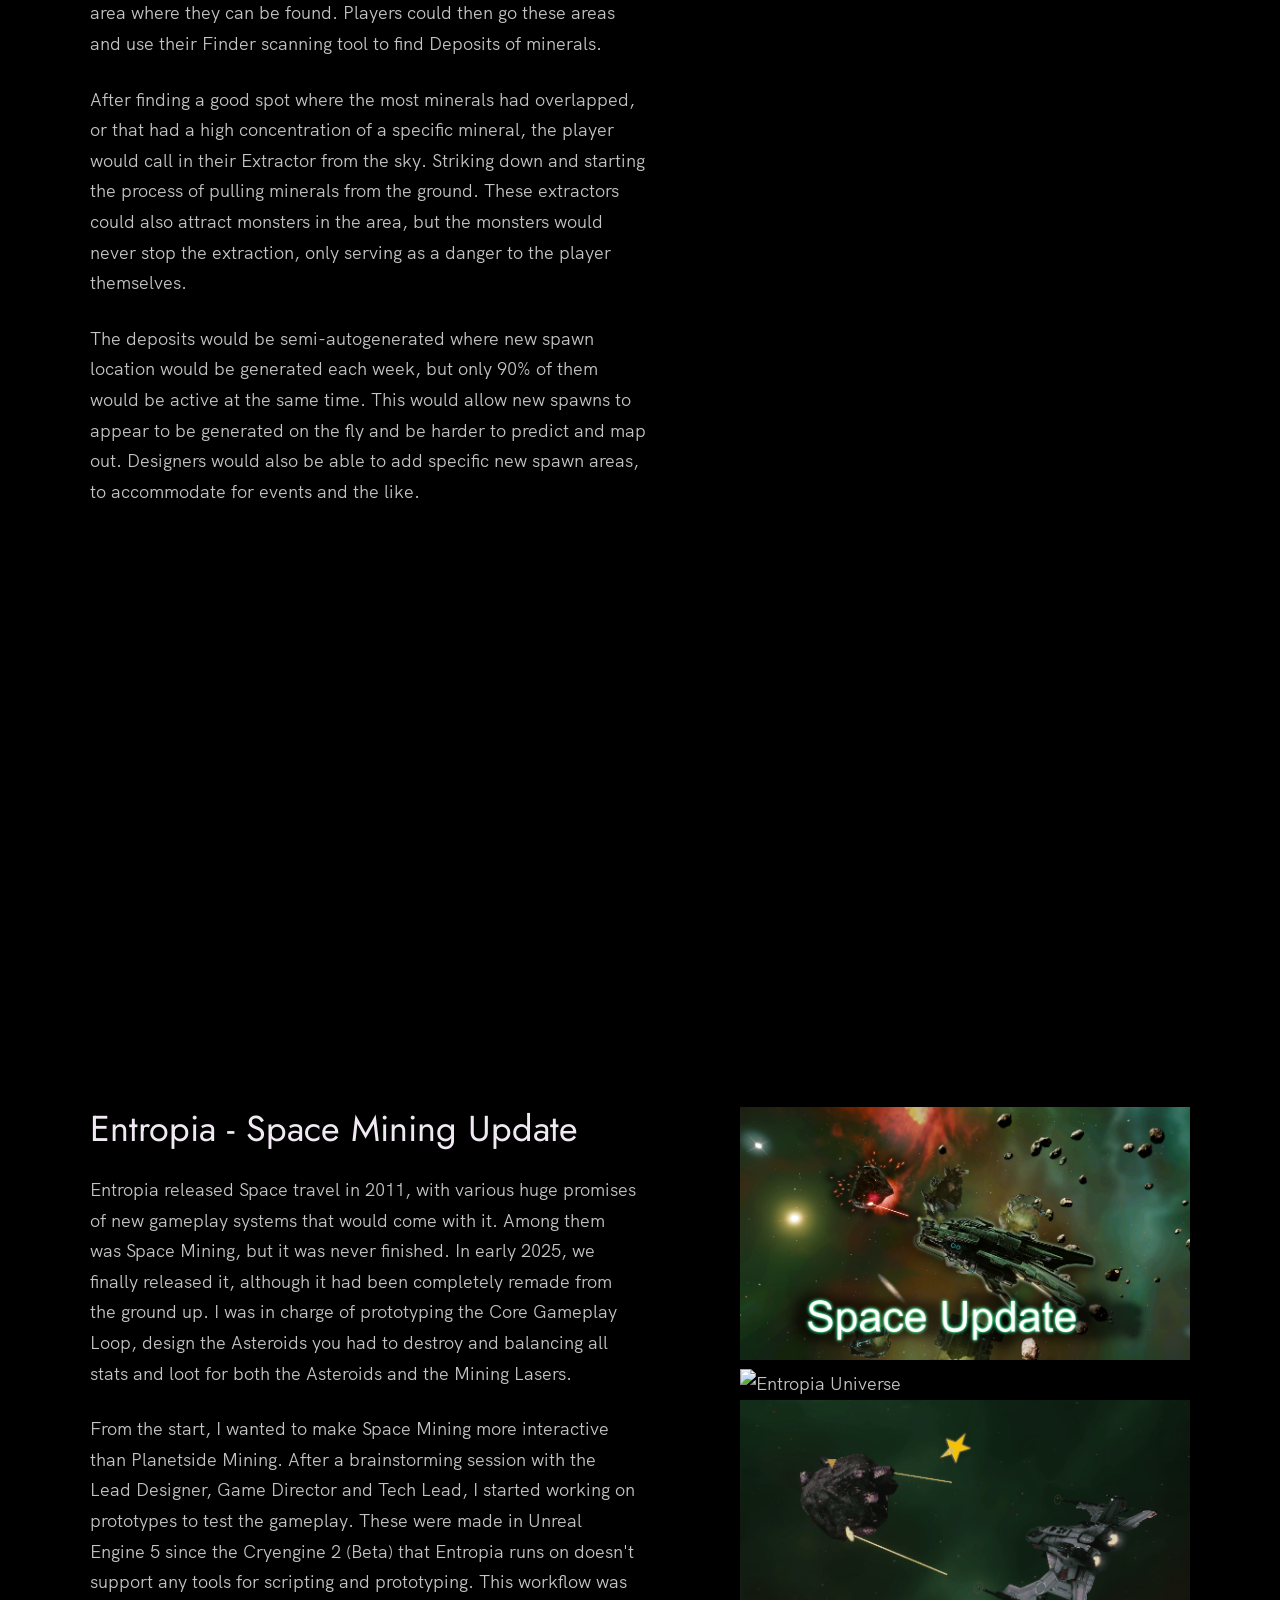
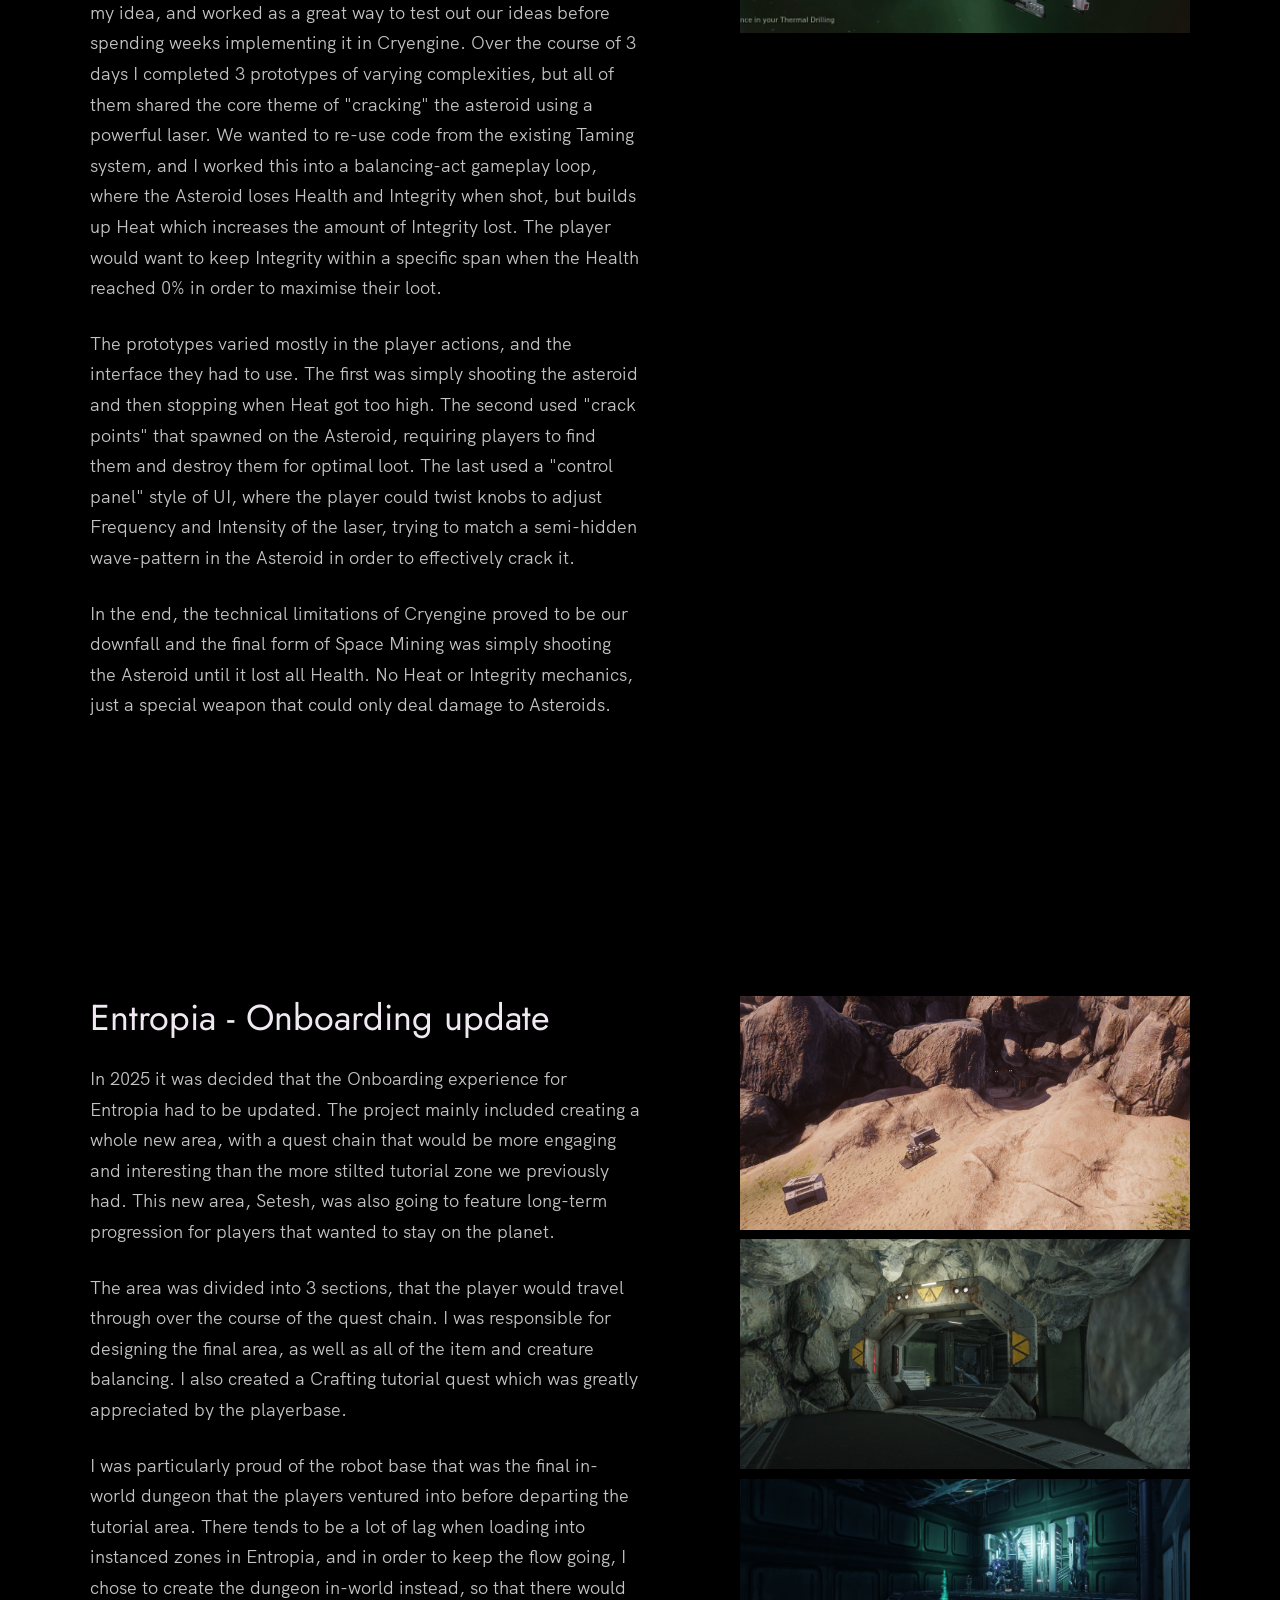
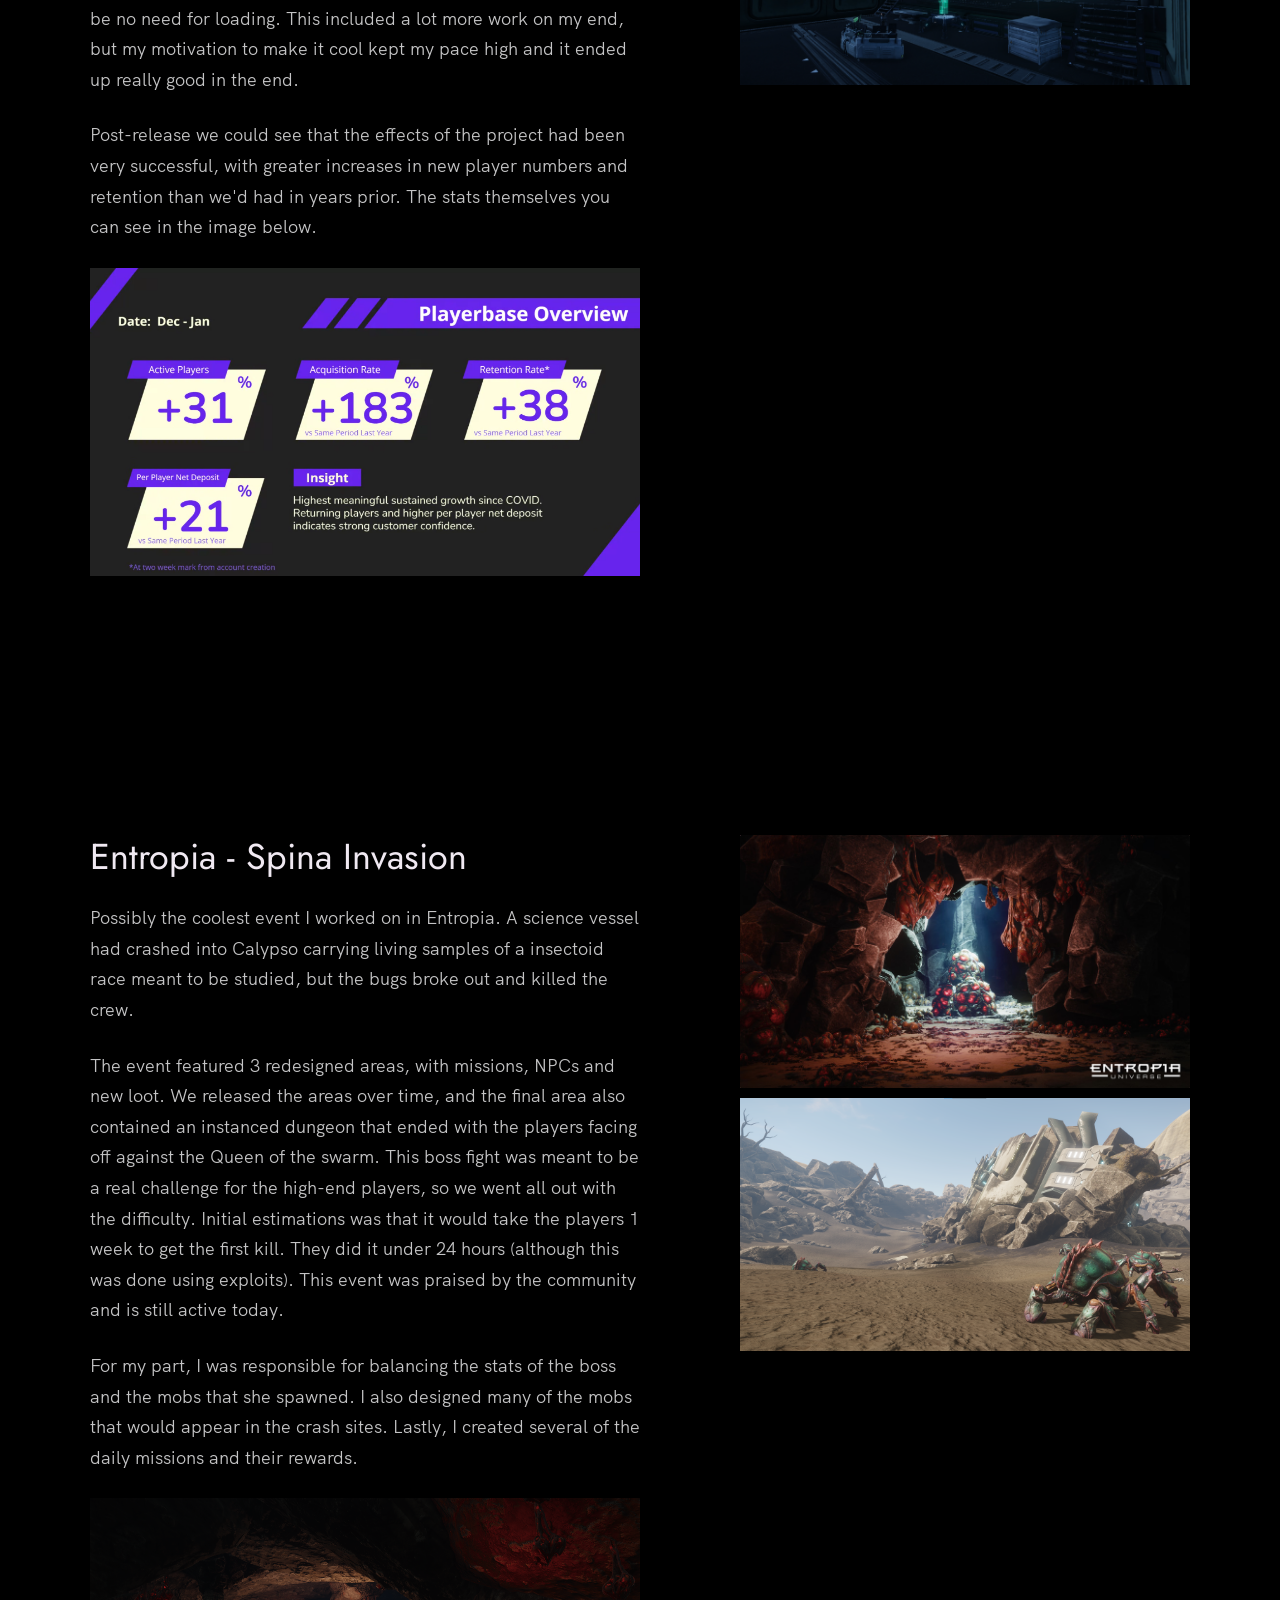
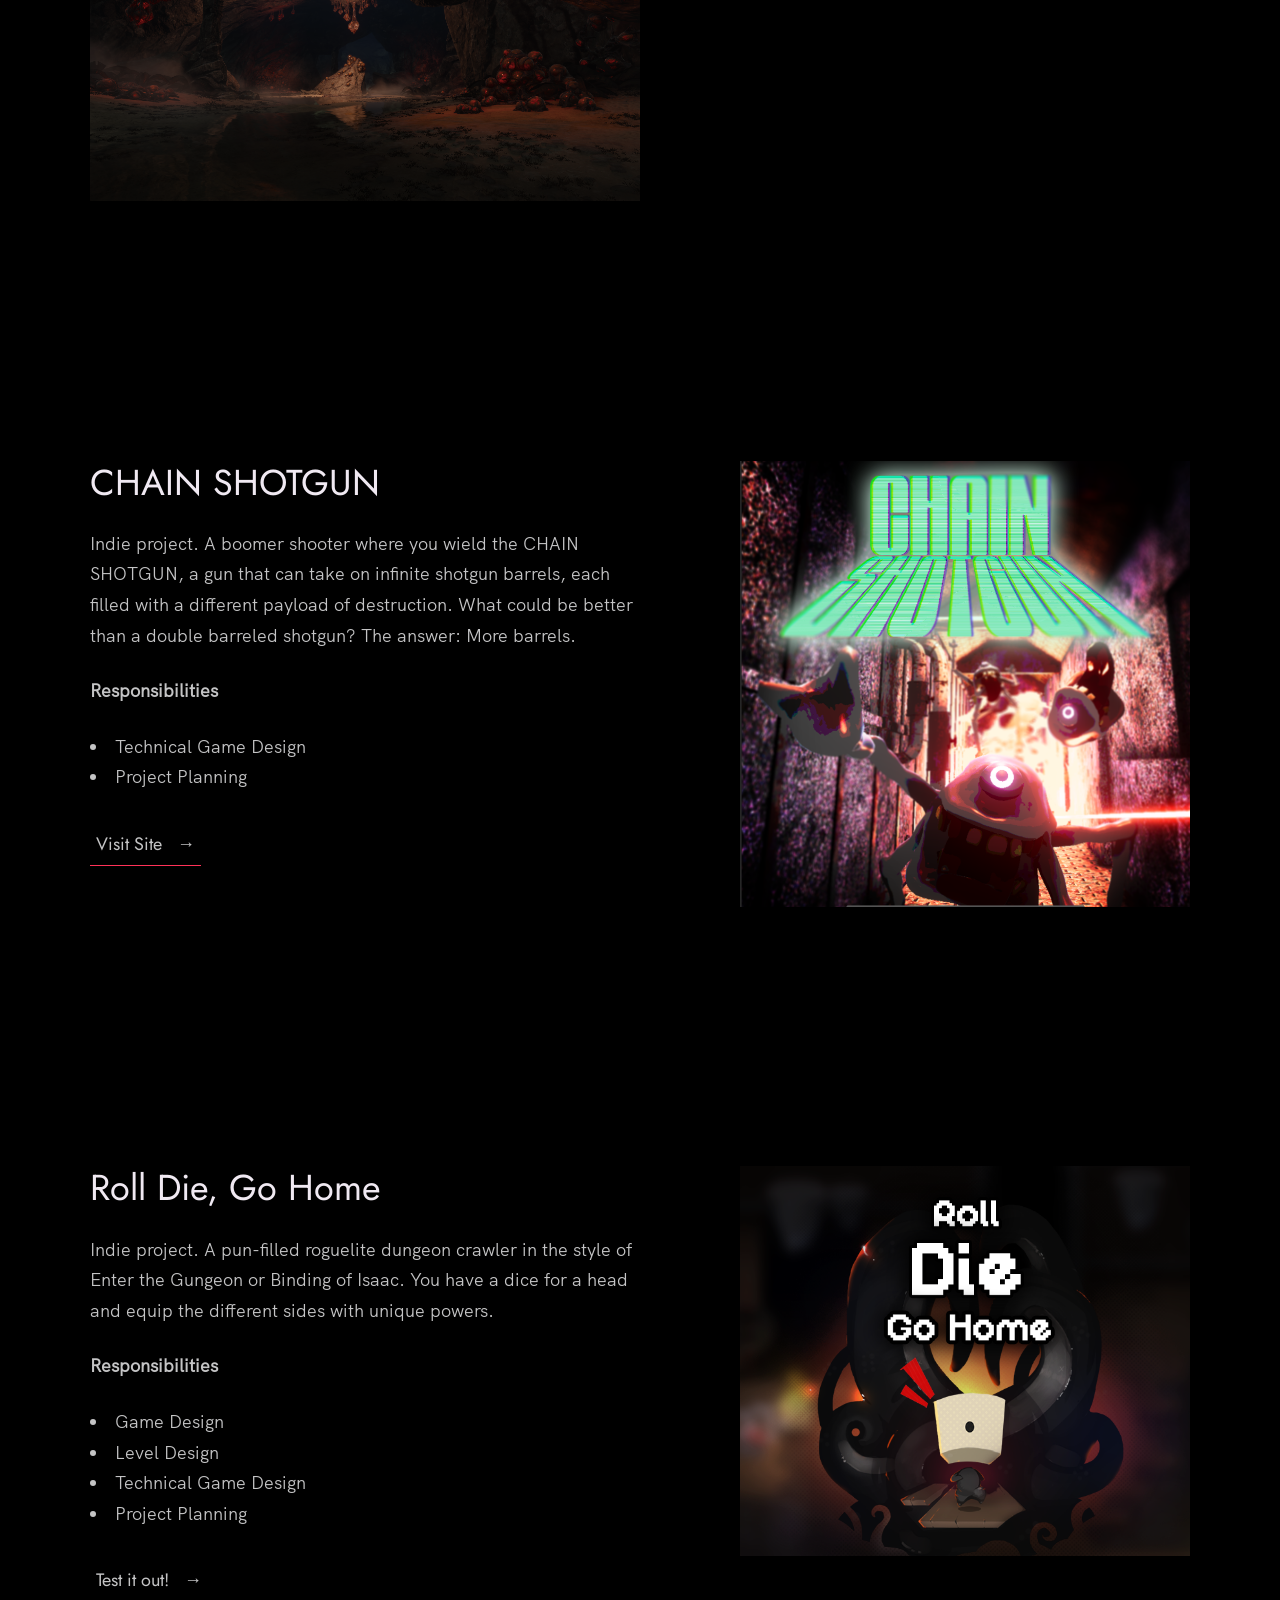
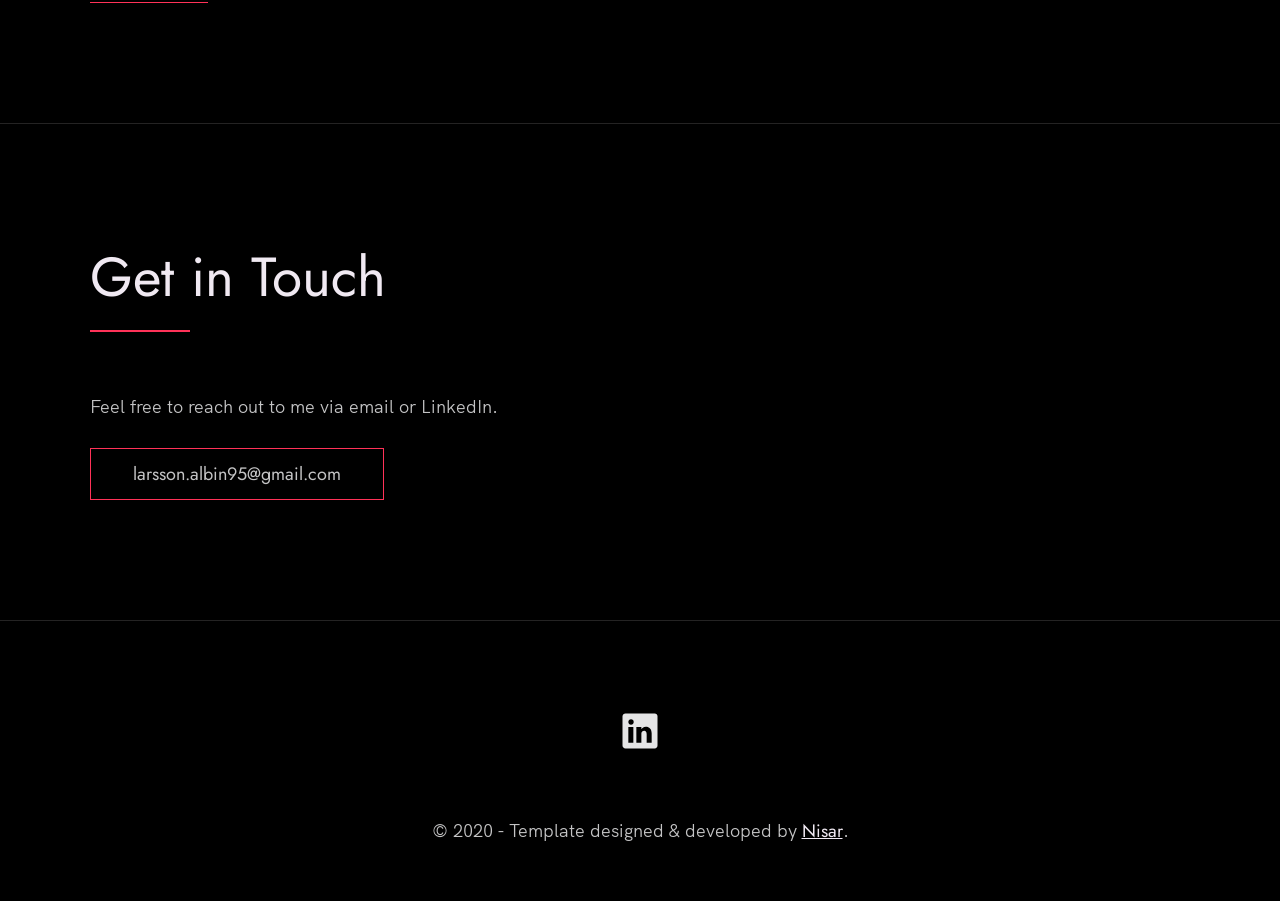
==== commit ec5a387f: "Visual fixes" ====
--- a/showcase.html
+++ b/showcase.html
@@ -148,8 +148,7 @@
                         The deposits would be semi-autogenerated where new spawn location would be generated each week, but only 90% of them would be active at the same time. This would allow new spawns to appear to be generated on the fly and be harder
                         to predict and map out. Designers would also be able to add specific new spawn areas, to accommodate for events and the like.
                     </p>
-                    <img src="./images/MiningOrbitalDrop.gif" class="work__image" alt="Entropia Universe" />
-                    <iframe width="560" height="315" src="https://www.youtube.com/embed/axRE4qEacOo?si=TWbwTYa400z3Lvev" title="YouTube video player" frameborder="0" allow="accelerometer; autoplay; clipboard-write; encrypted-media; gyroscope; picture-in-picture; web-share" referrerpolicy="origin" allowfullscreen></iframe>
+                    <iframe width="560" height="315" src="https://www.youtube.com/embed/l7FYvODJP7U?si=q21X3h-YkctQVCu4" title="YouTube video player" frameborder="0" allow="accelerometer; autoplay; clipboard-write; encrypted-media; gyroscope; picture-in-picture; web-share" referrerpolicy="strict-origin-when-cross-origin" allowfullscreen></iframe>
                 </div>
                 <div class="work__image-box">
                     <img src="./images/Odyssey abilities.png" class="work__image" alt="Entropia Universe" />
@@ -236,11 +235,12 @@
                     <p>
                         For my part, I was responsible for balancing the stats of the boss and the mobs that she spawned. I also designed many of the mobs that would appear in the crash sites. Lastly, I created several of the daily missions and their rewards.
                     </p>
+
+                    <img src="./images/Spina_Cave.png" class="work__image" alt="Entropia Universe" />
                 </div>
                 <div class="work__image-box">
                     <img src="./images/Entropia_Spina_Cluster.png" class="work__image" alt="Entropia Universe" />
                     <img src="./images/Spina_Scarab1.png" class="work__image" alt="Entropia Universe" />
-                    <img src="./images/Spina_Cave.png" class="work__image" alt="Entropia Universe" />
                 </div>
             </div>
 
